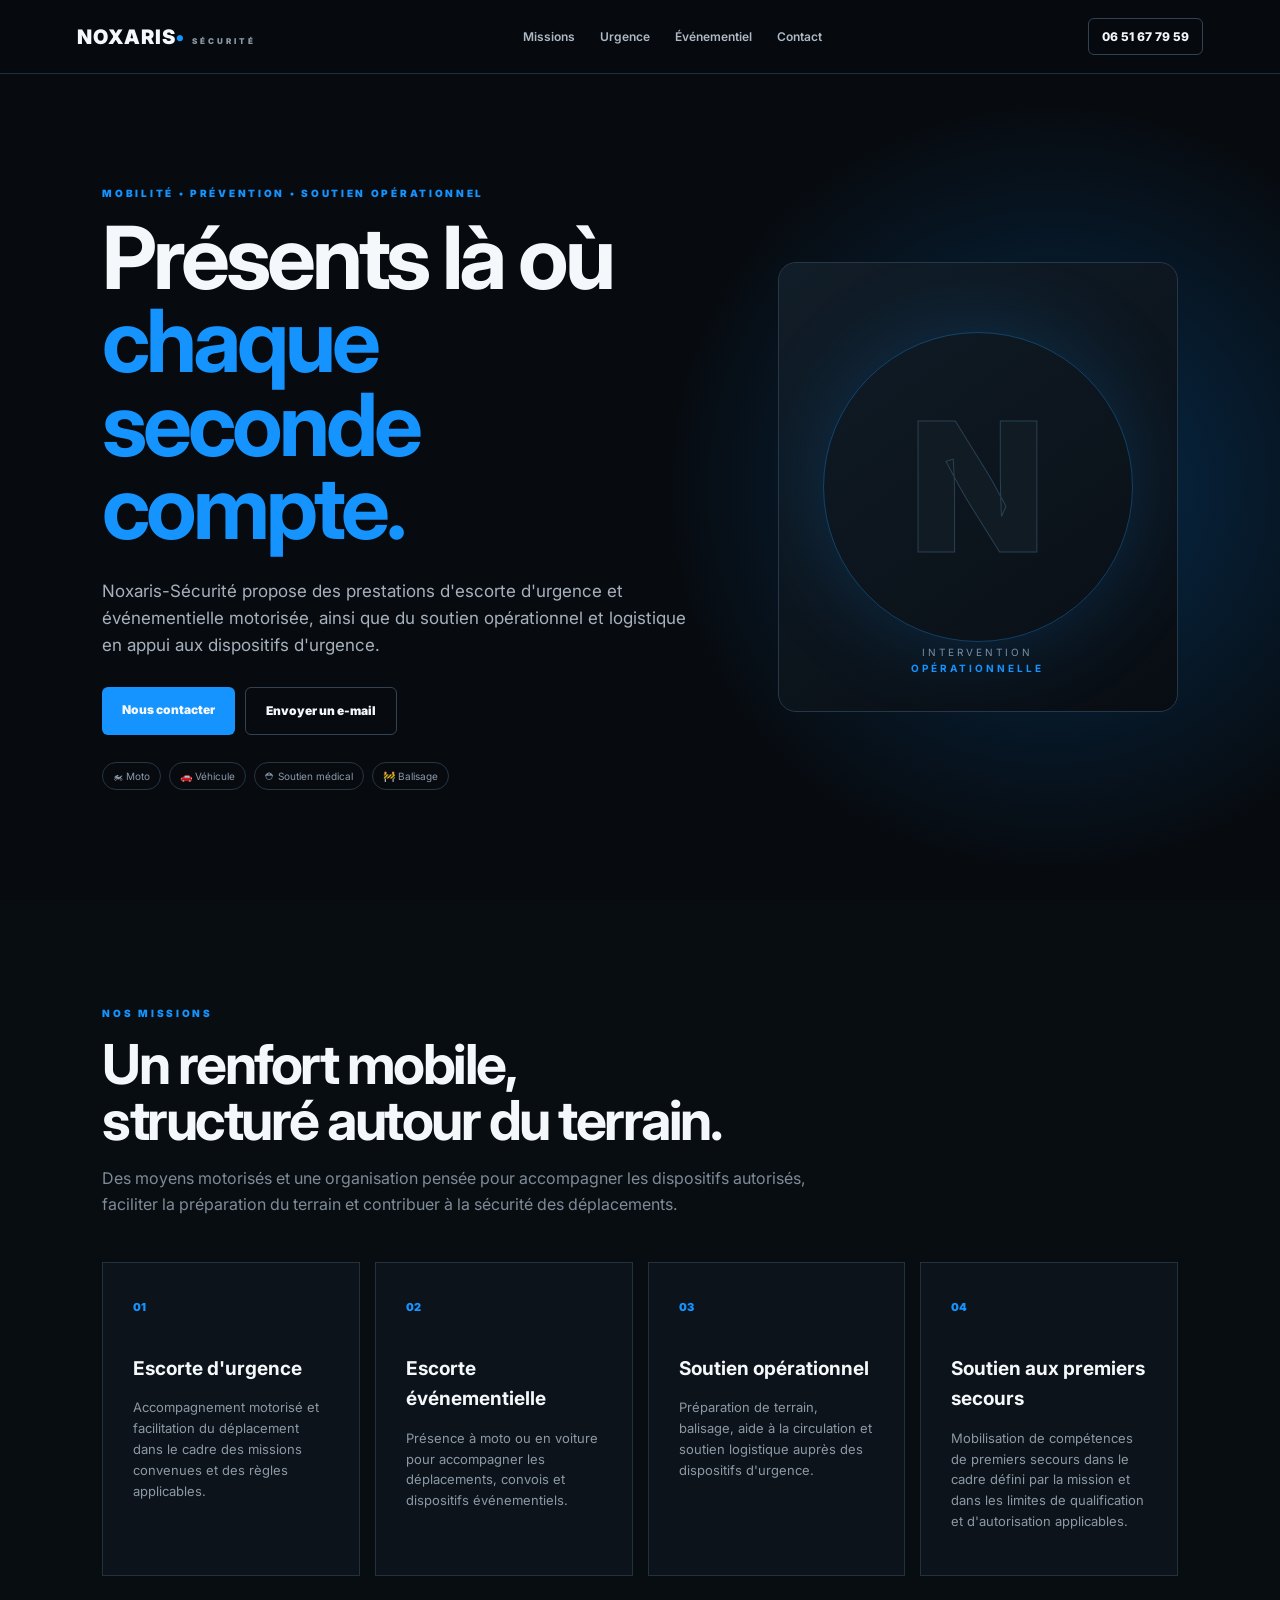
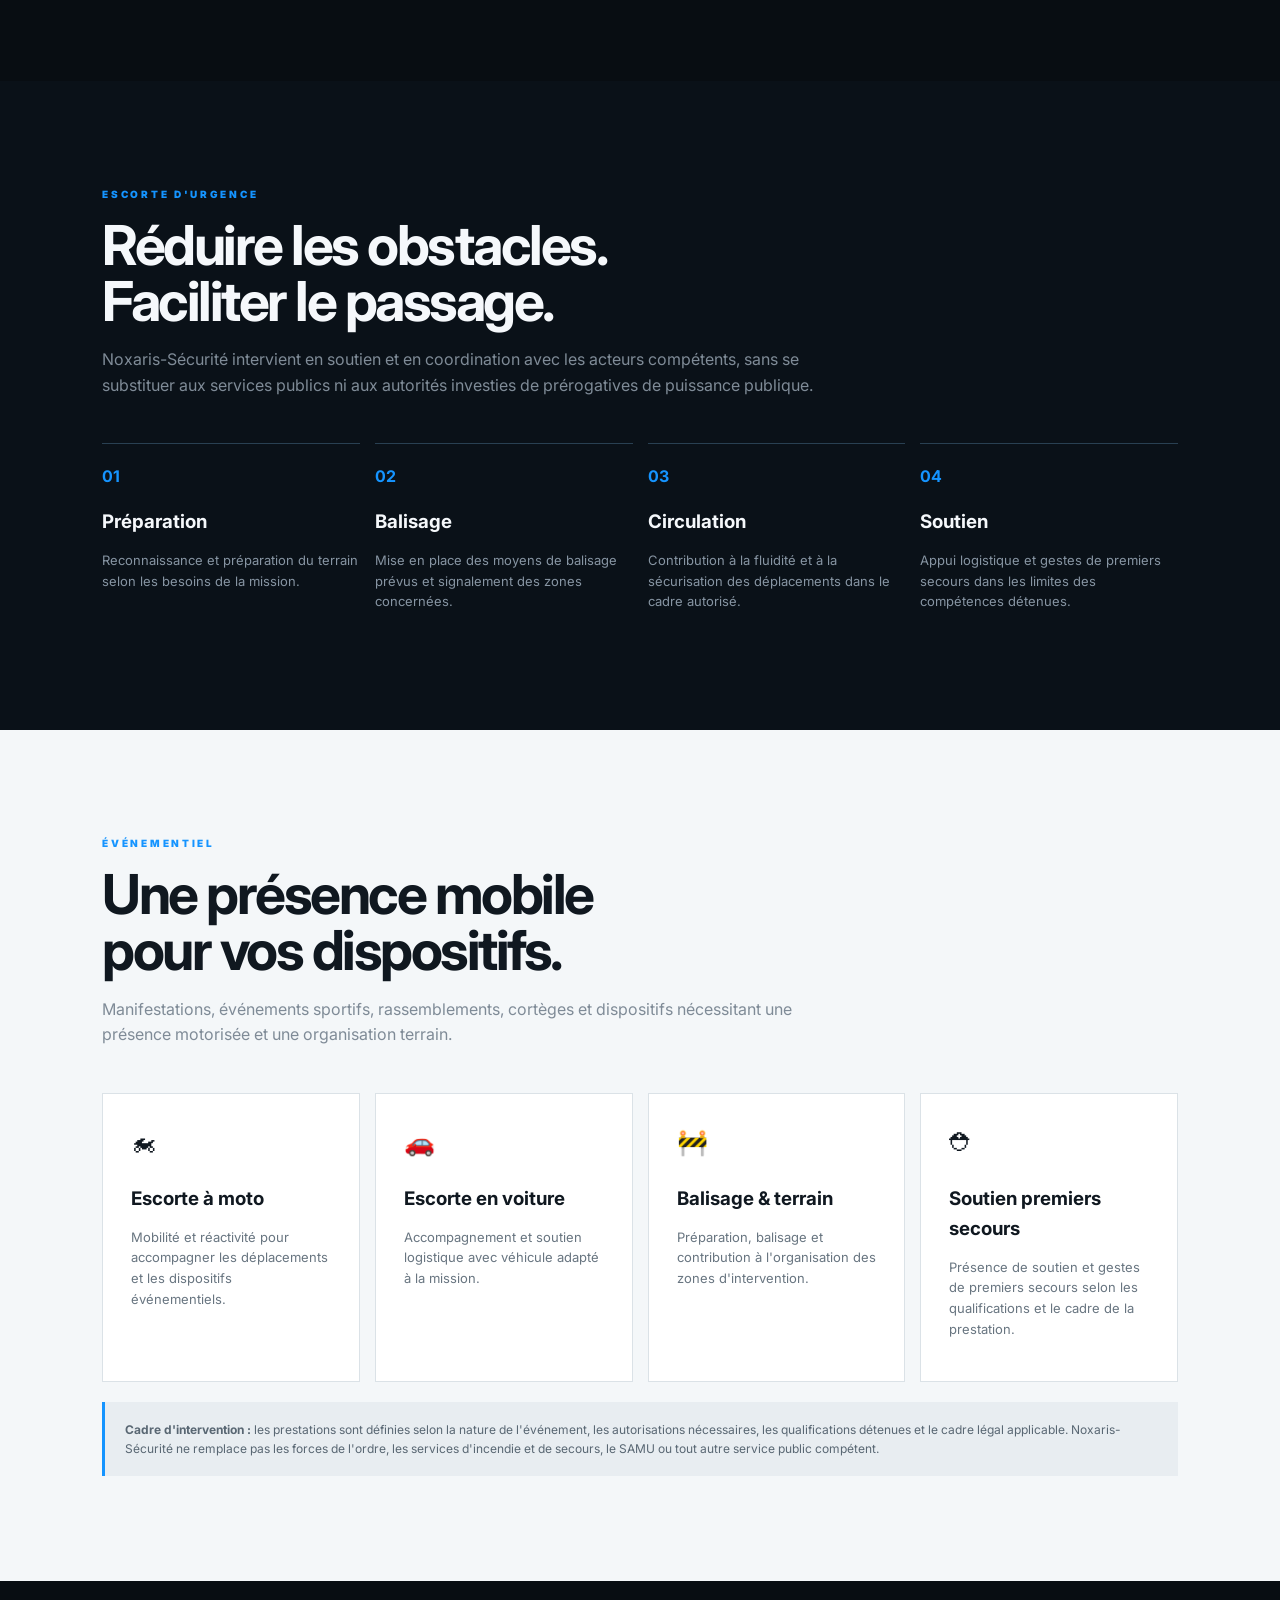
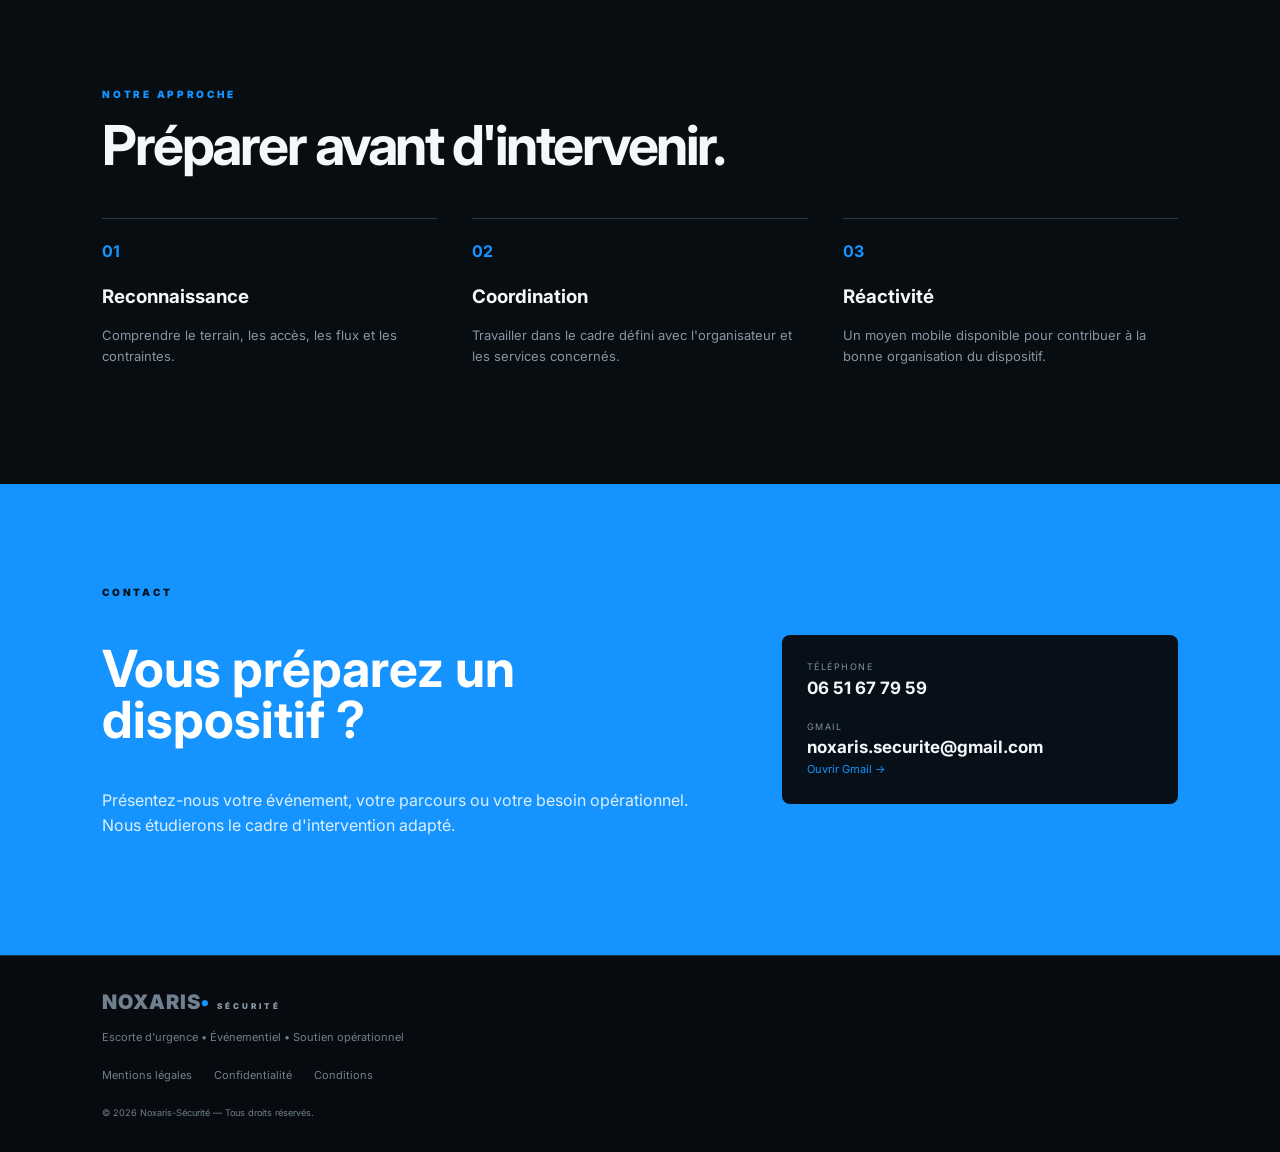
==== index.html @ afdba6a2 "Add files via upload" ====
<!doctype html>
<html lang="fr"><head>
<meta charset="utf-8"><meta name="viewport" content="width=device-width,initial-scale=1">
<meta name="description" content="Noxaris-Sécurité — escorte d'urgence, escorte événementielle motorisée et soutien opérationnel aux services d'urgence.">
<title>Noxaris-Sécurité | Escorte & soutien opérationnel</title>
<link rel="stylesheet" href="style.css">
</head><body>
<header><a class="brand" href="index.html">NOXARIS<span>•</span><small>SÉCURITÉ</small></a>
<nav><a href="#missions">Missions</a><a href="#urgence">Urgence</a><a href="#evenementiel">Événementiel</a><a href="#contact">Contact</a></nav>
<a class="phone" href="tel:0651677959">06 51 67 79 59</a></header>

<main>
<section class="hero">
<div><p class="eyebrow">MOBILITÉ • PRÉVENTION • SOUTIEN OPÉRATIONNEL</p>
<h1>Présents là où<br><strong>chaque seconde compte.</strong></h1>
<p class="lead">Noxaris-Sécurité propose des prestations d'escorte d'urgence et événementielle motorisée, ainsi que du soutien opérationnel et logistique en appui aux dispositifs d'urgence.</p>
<div class="buttons"><a class="btn primary" href="#contact">Nous contacter</a><a class="btn outline" href="mailto:noxaris.securite@gmail.com">Envoyer un e-mail</a></div>
<div class="badges"><span>🏍 Moto</span><span>🚗 Véhicule</span><span>⛑ Soutien médical</span><span>🚧 Balisage</span></div>
</div>
<div class="visual"><div class="ring"></div><div class="n">N</div><div class="label">INTERVENTION<br><b>OPÉRATIONNELLE</b></div></div>
</section>

<section id="missions" class="section"><div class="intro"><p class="eyebrow">NOS MISSIONS</p><h2>Un renfort mobile,<br>structuré autour du terrain.</h2><p>Des moyens motorisés et une organisation pensée pour accompagner les dispositifs autorisés, faciliter la préparation du terrain et contribuer à la sécurité des déplacements.</p></div>
<div class="cards">
<article><i>01</i><h3>Escorte d'urgence</h3><p>Accompagnement motorisé et facilitation du déplacement dans le cadre des missions convenues et des règles applicables.</p></article>
<article><i>02</i><h3>Escorte événementielle</h3><p>Présence à moto ou en voiture pour accompagner les déplacements, convois et dispositifs événementiels.</p></article>
<article><i>03</i><h3>Soutien opérationnel</h3><p>Préparation de terrain, balisage, aide à la circulation et soutien logistique auprès des dispositifs d'urgence.</p></article>
<article><i>04</i><h3>Soutien aux premiers secours</h3><p>Mobilisation de compétences de premiers secours dans le cadre défini par la mission et dans les limites de qualification et d'autorisation applicables.</p></article>
</div></section>

<section id="urgence" class="dark"><div class="intro"><p class="eyebrow">ESCORTE D'URGENCE</p><h2>Réduire les obstacles.<br>Faciliter le passage.</h2><p>Noxaris-Sécurité intervient en soutien et en coordination avec les acteurs compétents, sans se substituer aux services publics ni aux autorités investies de prérogatives de puissance publique.</p></div>
<div class="timeline">
<div><b>01</b><h3>Préparation</h3><p>Reconnaissance et préparation du terrain selon les besoins de la mission.</p></div>
<div><b>02</b><h3>Balisage</h3><p>Mise en place des moyens de balisage prévus et signalement des zones concernées.</p></div>
<div><b>03</b><h3>Circulation</h3><p>Contribution à la fluidité et à la sécurisation des déplacements dans le cadre autorisé.</p></div>
<div><b>04</b><h3>Soutien</h3><p>Appui logistique et gestes de premiers secours dans les limites des compétences détenues.</p></div>
</div></section>

<section id="evenementiel" class="section light"><div class="intro"><p class="eyebrow">ÉVÉNEMENTIEL</p><h2>Une présence mobile<br>pour vos dispositifs.</h2><p>Manifestations, événements sportifs, rassemblements, cortèges et dispositifs nécessitant une présence motorisée et une organisation terrain.</p></div>
<div class="event-grid"><div><span>🏍</span><h3>Escorte à moto</h3><p>Mobilité et réactivité pour accompagner les déplacements et les dispositifs événementiels.</p></div>
<div><span>🚗</span><h3>Escorte en voiture</h3><p>Accompagnement et soutien logistique avec véhicule adapté à la mission.</p></div>
<div><span>🚧</span><h3>Balisage & terrain</h3><p>Préparation, balisage et contribution à l'organisation des zones d'intervention.</p></div>
<div><span>⛑</span><h3>Soutien premiers secours</h3><p>Présence de soutien et gestes de premiers secours selon les qualifications et le cadre de la prestation.</p></div></div>
<div class="legal-note"><b>Cadre d'intervention :</b> les prestations sont définies selon la nature de l'événement, les autorisations nécessaires, les qualifications détenues et le cadre légal applicable. Noxaris-Sécurité ne remplace pas les forces de l'ordre, les services d'incendie et de secours, le SAMU ou tout autre service public compétent.</div></section>

<section class="section"><div class="intro"><p class="eyebrow">NOTRE APPROCHE</p><h2>Préparer avant d'intervenir.</h2></div>
<div class="three"><div><b>01</b><h3>Reconnaissance</h3><p>Comprendre le terrain, les accès, les flux et les contraintes.</p></div><div><b>02</b><h3>Coordination</h3><p>Travailler dans le cadre défini avec l'organisateur et les services concernés.</p></div><div><b>03</b><h3>Réactivité</h3><p>Un moyen mobile disponible pour contribuer à la bonne organisation du dispositif.</p></div></div></section>

<section id="contact" class="contact"><div><p class="eyebrow">CONTACT</p><h2>Vous préparez un dispositif ?</h2><p>Présentez-nous votre événement, votre parcours ou votre besoin opérationnel. Nous étudierons le cadre d'intervention adapté.</p></div>
<div class="contactbox"><a href="tel:0651677959"><small>TÉLÉPHONE</small><strong>06 51 67 79 59</strong></a>
<a href="https://mail.google.com/mail/?view=cm&fs=1&to=noxaris.securite@gmail.com" target="_blank"><small>GMAIL</small><strong>noxaris.securite@gmail.com</strong><em>Ouvrir Gmail →</em></a></div></section>
</main>
<footer><div class="brand">NOXARIS<span>•</span><small>SÉCURITÉ</small></div><p>Escorte d'urgence • Événementiel • Soutien opérationnel</p><div class="links"><a href="mentions-legales.html">Mentions légales</a><a href="confidentialite.html">Confidentialité</a><a href="cgu.html">Conditions</a></div><small>© 2026 Noxaris-Sécurité — Tous droits réservés.</small></footer>
</body></html>
---- style.css ----
@import url("https://fonts.googleapis.com/css2?family=Inter:wght@400;500;600;700;800;900&display=swap");:root{--blue:#1594ff;--bg:#070b10;--panel:#0d141c;--line:#20303f;--muted:#8c9aaa}*{box-sizing:border-box}html{scroll-behavior:smooth}body{margin:0;background:var(--bg);color:#f5f8fb;font-family:Inter,Arial,sans-serif;line-height:1.6}a{color:inherit;text-decoration:none}header{height:74px;padding:0 6%;display:flex;align-items:center;justify-content:space-between;gap:25px;border-bottom:1px solid var(--line);position:sticky;top:0;z-index:20;background:rgba(7,11,16,.95);backdrop-filter:blur(12px)}.brand{font-size:20px;font-weight:900;letter-spacing:1px}.brand span{color:var(--blue)}.brand small{font-size:8px;letter-spacing:3px;color:#8b98a5;margin-left:7px}nav{display:flex;gap:25px;font-size:12px;color:#aeb9c4;font-weight:600}nav a:hover{color:#fff}.phone{border:1px solid #314353;padding:8px 13px;border-radius:6px;font-size:12px;font-weight:800}.hero{min-height:calc(100vh - 74px);padding:8% 8%;display:grid;grid-template-columns:1.2fr .8fr;gap:7%;align-items:center;background:radial-gradient(circle at 82% 50%,#062b4b,transparent 34%),#070b10}.eyebrow{font-size:10px;letter-spacing:2.7px;font-weight:900;color:var(--blue);margin:0 0 15px}.hero h1{font-size:clamp(48px,6.8vw,88px);line-height:.96;letter-spacing:-4px;margin:0}.hero h1 strong{color:var(--blue)}.lead{max-width:720px;color:#a7b1bc;font-size:17px;margin:28px 0}.buttons{display:flex;gap:10px;flex-wrap:wrap}.btn{padding:13px 20px;border-radius:6px;font-size:12px;font-weight:900}.primary{background:var(--blue)}.outline{border:1px solid #314353}.badges{display:flex;flex-wrap:wrap;gap:8px;margin-top:27px}.badges span{border:1px solid #253542;border-radius:99px;padding:5px 10px;color:#8c9aaa;font-size:10px}.visual{height:450px;border:1px solid #263747;border-radius:18px;background:linear-gradient(145deg,#111d28,#080d13);position:relative;display:flex;align-items:center;justify-content:center;overflow:hidden}.ring{position:absolute;width:310px;height:310px;border:1px solid #1c9bff55;border-radius:50%;box-shadow:0 0 90px #1594ff33}.n{font-size:180px;font-weight:900;color:#111b24;-webkit-text-stroke:1px #294154;z-index:2}.label{position:absolute;bottom:35px;text-align:center;font-size:10px;letter-spacing:3px;color:#7890a4}.label b{color:var(--blue)}.section,.dark{padding:105px 8%}.section{background:#080d12}.light{background:#f4f7f9;color:#101820}.intro{max-width:820px;margin-bottom:45px}.intro h2{font-size:clamp(34px,4.3vw,56px);line-height:1.02;letter-spacing:-2.5px;margin:0 0 18px}.intro>p:last-child{color:#7f8b97;max-width:750px}.cards{display:grid;grid-template-columns:repeat(4,1fr);gap:15px}.cards article{border:1px solid #23313d;background:#0c131a;padding:30px;min-height:245px}.cards i{font-style:normal;color:var(--blue);font-weight:900;font-size:11px}.cards h3{margin:35px 0 10px;font-size:19px}.cards p{color:#8c99a5;font-size:13px}.dark{background:#0a1118}.timeline{display:grid;grid-template-columns:repeat(4,1fr);gap:15px}.timeline div{border-top:1px solid #294052;padding-top:20px}.timeline b,.three>b{color:var(--blue)}.timeline h3{margin:17px 0 7px}.timeline p{color:#8795a3;font-size:13px}.event-grid{display:grid;grid-template-columns:repeat(4,1fr);gap:15px}.event-grid div{background:#fff;border:1px solid #dbe2e7;padding:28px;min-height:190px}.event-grid span{font-size:25px}.event-grid h3{margin:22px 0 6px}.event-grid p{font-size:13px;color:#687580}.legal-note{margin-top:20px;padding:18px 20px;background:#e8edf1;border-left:3px solid var(--blue);font-size:12px;color:#596773}.three{display:grid;grid-template-columns:repeat(3,1fr);gap:35px}.three div{border-top:1px solid #2b3945;padding-top:20px}.three div>b{color:var(--blue)}.three h3{margin:17px 0 5px}.three p{color:#8795a3;font-size:13px}.contact{padding:100px 8%;background:var(--blue);display:grid;grid-template-columns:1.2fr .8fr;gap:8%;align-items:center}.contact .eyebrow{color:#06111b}.contact h2{font-size:clamp(35px,4vw,55px);line-height:1;color:#fff}.contact>div:first-child>p:last-child{color:#dcefff}.contactbox{background:#071018;padding:25px;border-radius:8px;display:grid;gap:18px}.contactbox a{display:flex;flex-direction:column}.contactbox small{font-size:9px;letter-spacing:1.5px;color:#8292a0}.contactbox strong{font-size:17px}.contactbox em{font-style:normal;color:var(--blue);font-size:11px}footer{padding:30px 8%;border-top:1px solid #20303f;color:#71808e;font-size:11px}.links{display:flex;gap:22px;flex-wrap:wrap;margin:20px 0}.links a:hover,.legal a:hover{color:var(--blue)}.legal{max-width:900px;margin:auto;padding:90px 6%}.legal h1{font-size:clamp(40px,6vw,65px);line-height:1;letter-spacing:-3px;margin:0 0 50px}.legal section{border-top:1px solid #23313d;padding:28px 0}.legal h2{font-size:22px}.legal p{color:#9ba8b4;font-size:14px}.legal b{color:#edf2f6}.back{display:inline-block;margin-top:25px;color:var(--blue);font-weight:800}@media(max-width:900px){nav{display:none}.hero,.contact{grid-template-columns:1fr}.hero{padding:70px 6%}.visual{height:300px}.cards,.timeline,.event-grid,.three{grid-template-columns:1fr}.section,.dark{padding:75px 6%}.contact{padding:75px 6%}.hero h1{letter-spacing:-2.5px}}
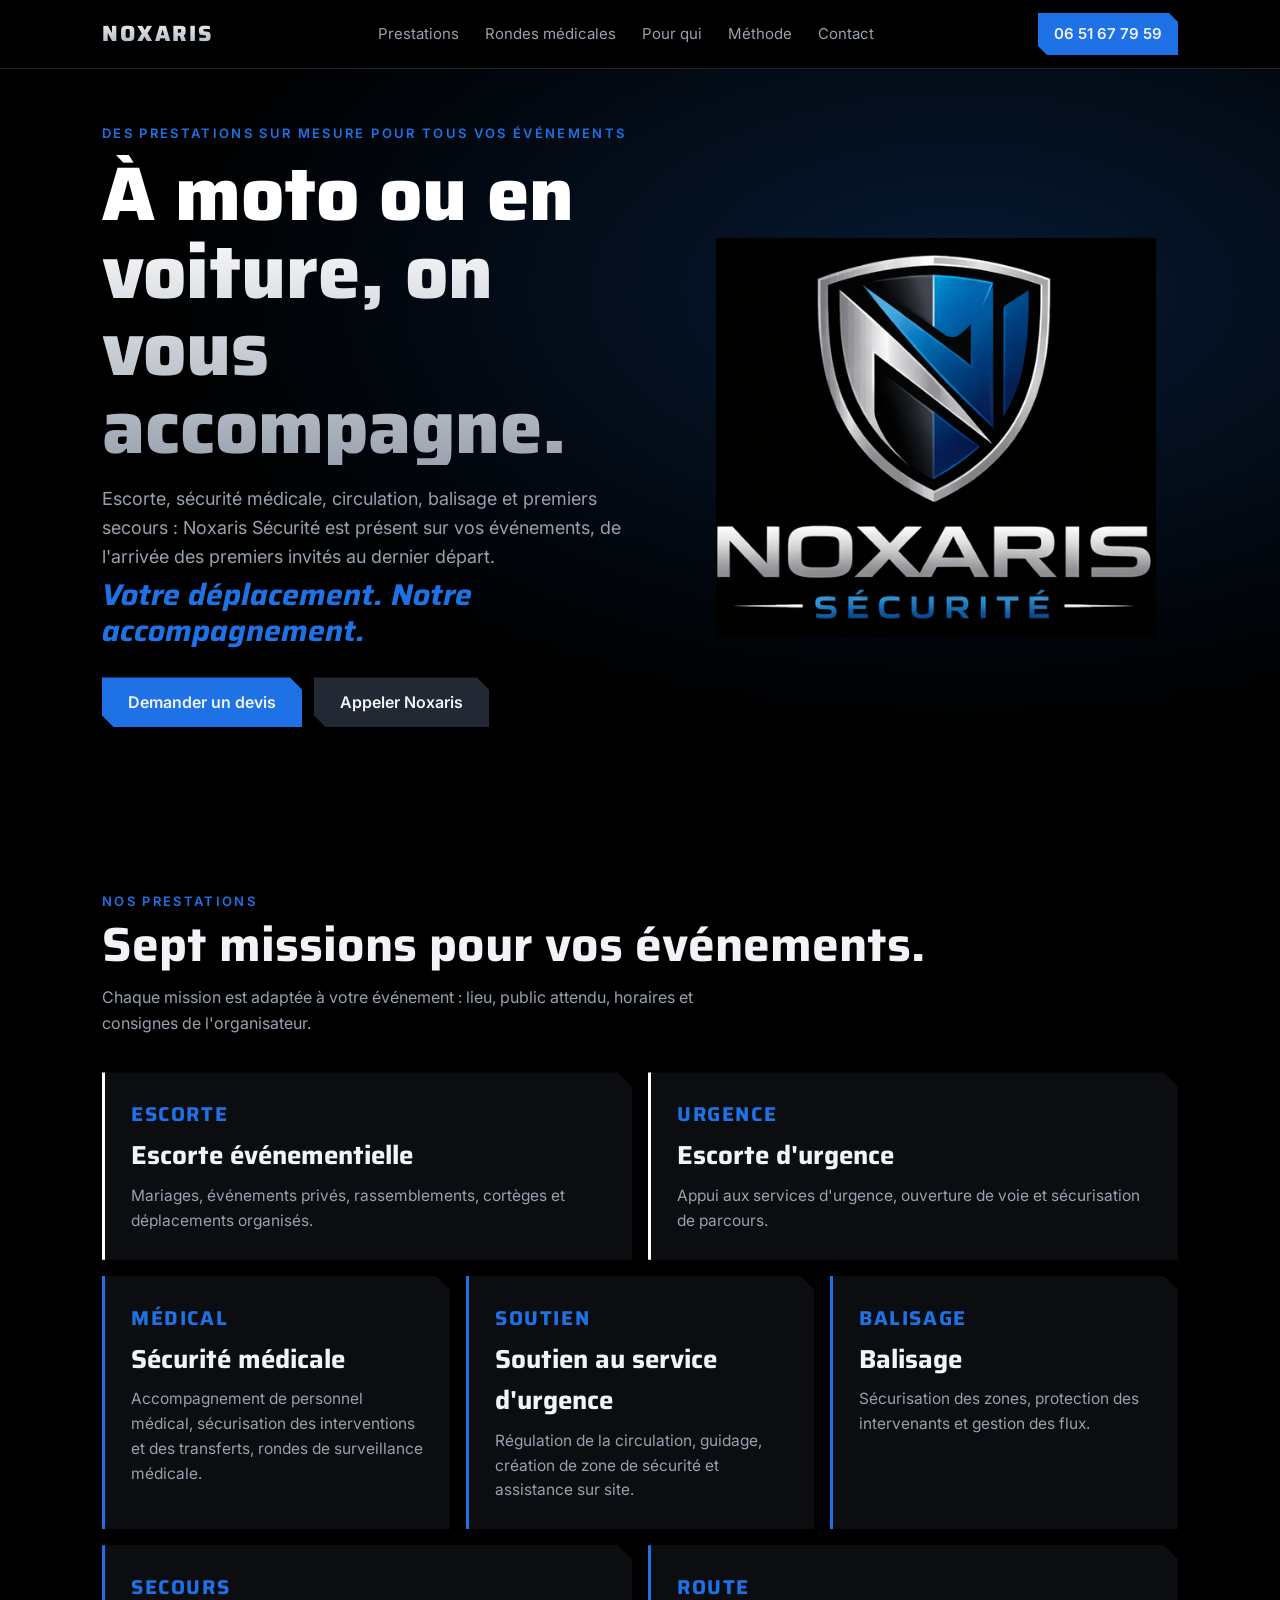
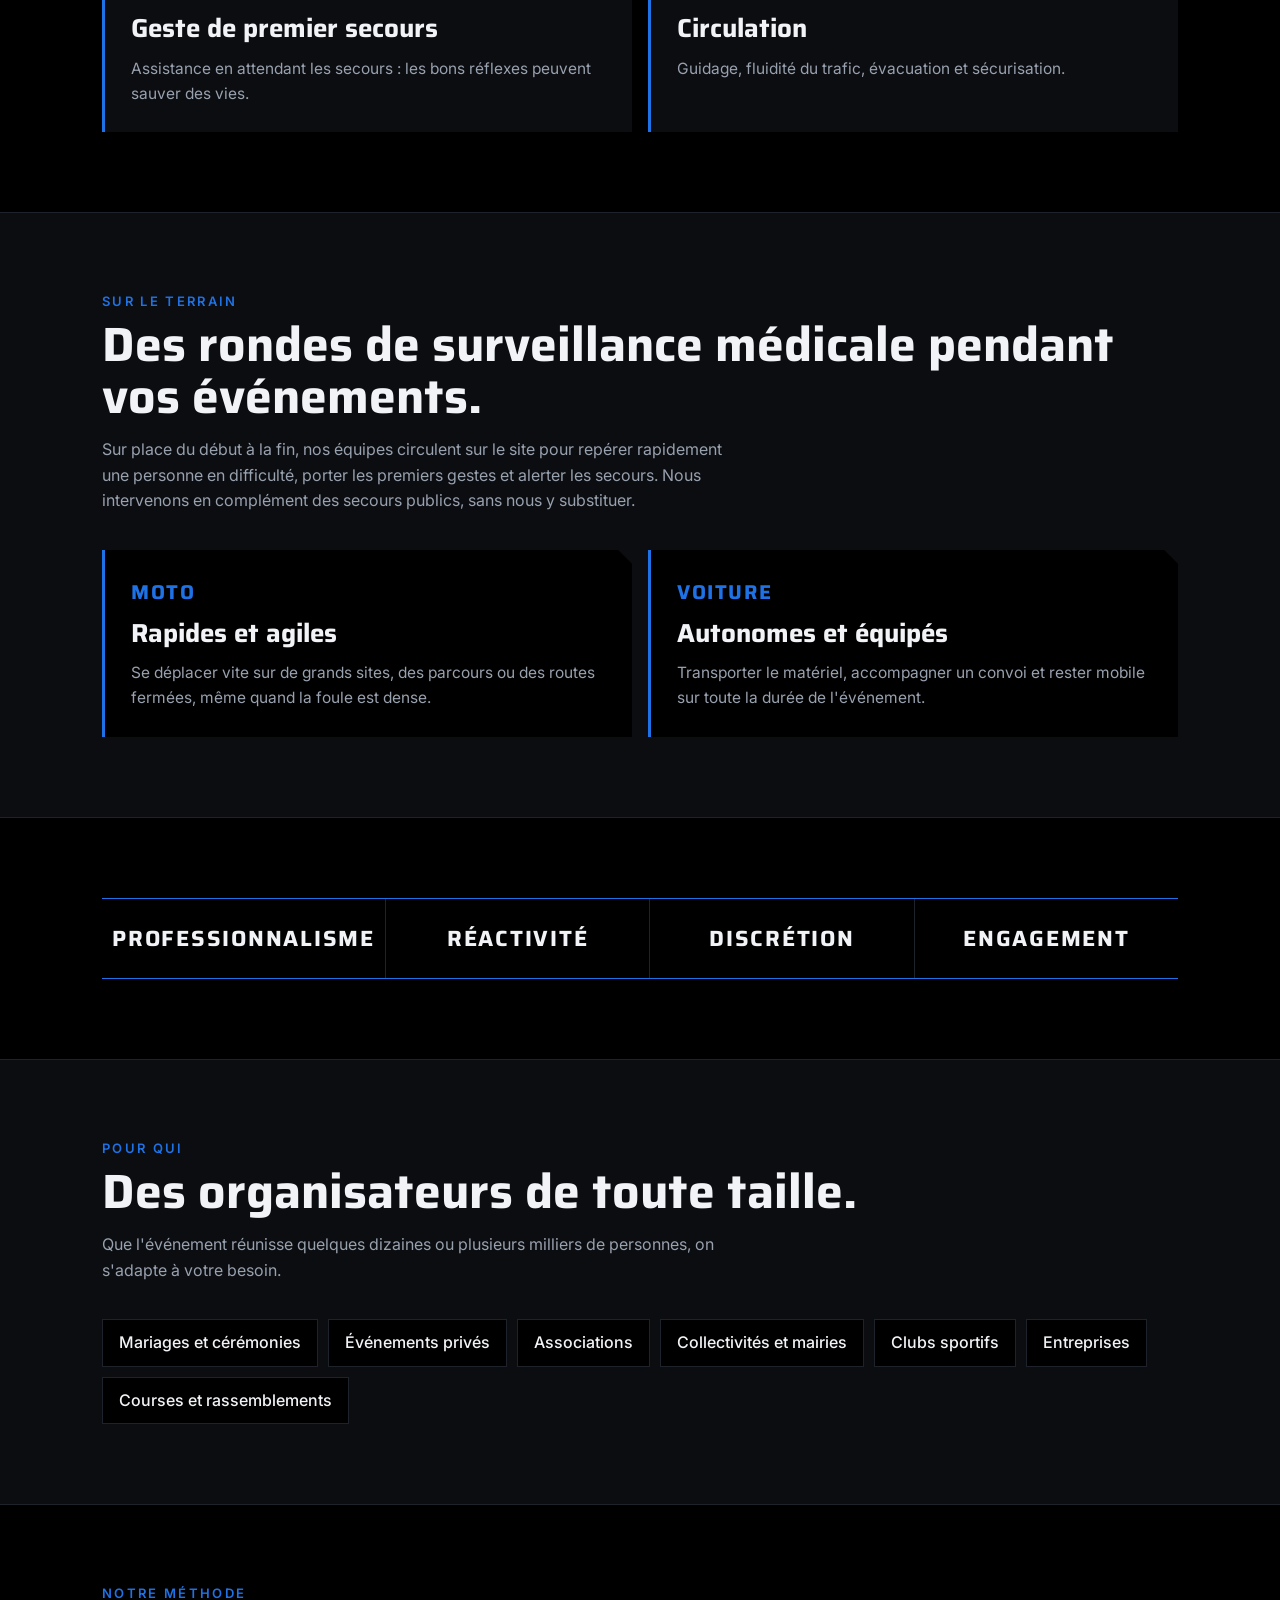
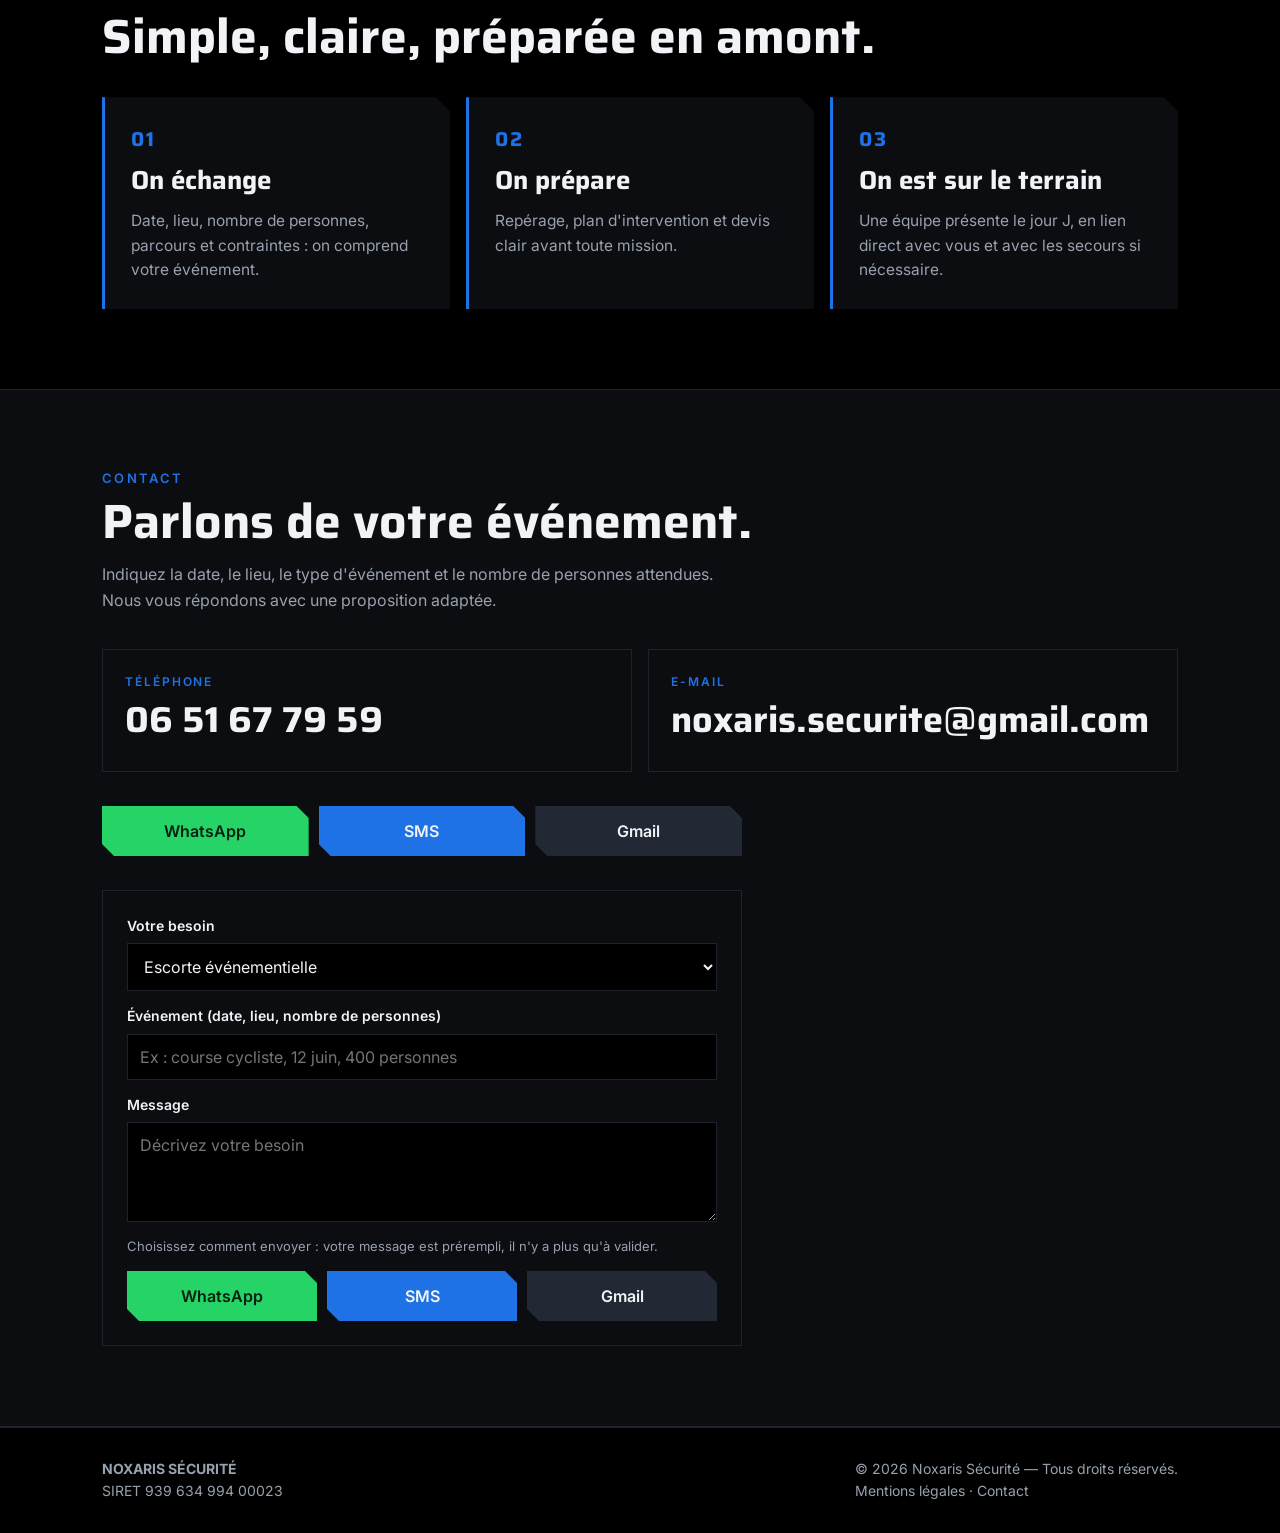
==== commit e789b33a: "Add files via upload" ====
--- a/index.html
+++ b/index.html
@@ -1,54 +1,301 @@
-<!doctype html>
-<html lang="fr"><head>
-<meta charset="utf-8"><meta name="viewport" content="width=device-width,initial-scale=1">
-<meta name="description" content="Noxaris-Sécurité — escorte d'urgence, escorte événementielle motorisée et soutien opérationnel aux services d'urgence.">
-<title>Noxaris-Sécurité | Escorte & soutien opérationnel</title>
-<link rel="stylesheet" href="style.css">
-</head><body>
-<header><a class="brand" href="index.html">NOXARIS<span>•</span><small>SÉCURITÉ</small></a>
-<nav><a href="#missions">Missions</a><a href="#urgence">Urgence</a><a href="#evenementiel">Événementiel</a><a href="#contact">Contact</a></nav>
-<a class="phone" href="tel:0651677959">06 51 67 79 59</a></header>
-
-<main>
-<section class="hero">
-<div><p class="eyebrow">MOBILITÉ • PRÉVENTION • SOUTIEN OPÉRATIONNEL</p>
-<h1>Présents là où<br><strong>chaque seconde compte.</strong></h1>
-<p class="lead">Noxaris-Sécurité propose des prestations d'escorte d'urgence et événementielle motorisée, ainsi que du soutien opérationnel et logistique en appui aux dispositifs d'urgence.</p>
-<div class="buttons"><a class="btn primary" href="#contact">Nous contacter</a><a class="btn outline" href="mailto:noxaris.securite@gmail.com">Envoyer un e-mail</a></div>
-<div class="badges"><span>🏍 Moto</span><span>🚗 Véhicule</span><span>⛑ Soutien médical</span><span>🚧 Balisage</span></div>
-</div>
-<div class="visual"><div class="ring"></div><div class="n">N</div><div class="label">INTERVENTION<br><b>OPÉRATIONNELLE</b></div></div>
-</section>
-
-<section id="missions" class="section"><div class="intro"><p class="eyebrow">NOS MISSIONS</p><h2>Un renfort mobile,<br>structuré autour du terrain.</h2><p>Des moyens motorisés et une organisation pensée pour accompagner les dispositifs autorisés, faciliter la préparation du terrain et contribuer à la sécurité des déplacements.</p></div>
-<div class="cards">
-<article><i>01</i><h3>Escorte d'urgence</h3><p>Accompagnement motorisé et facilitation du déplacement dans le cadre des missions convenues et des règles applicables.</p></article>
-<article><i>02</i><h3>Escorte événementielle</h3><p>Présence à moto ou en voiture pour accompagner les déplacements, convois et dispositifs événementiels.</p></article>
-<article><i>03</i><h3>Soutien opérationnel</h3><p>Préparation de terrain, balisage, aide à la circulation et soutien logistique auprès des dispositifs d'urgence.</p></article>
-<article><i>04</i><h3>Soutien aux premiers secours</h3><p>Mobilisation de compétences de premiers secours dans le cadre défini par la mission et dans les limites de qualification et d'autorisation applicables.</p></article>
-</div></section>
-
-<section id="urgence" class="dark"><div class="intro"><p class="eyebrow">ESCORTE D'URGENCE</p><h2>Réduire les obstacles.<br>Faciliter le passage.</h2><p>Noxaris-Sécurité intervient en soutien et en coordination avec les acteurs compétents, sans se substituer aux services publics ni aux autorités investies de prérogatives de puissance publique.</p></div>
-<div class="timeline">
-<div><b>01</b><h3>Préparation</h3><p>Reconnaissance et préparation du terrain selon les besoins de la mission.</p></div>
-<div><b>02</b><h3>Balisage</h3><p>Mise en place des moyens de balisage prévus et signalement des zones concernées.</p></div>
-<div><b>03</b><h3>Circulation</h3><p>Contribution à la fluidité et à la sécurisation des déplacements dans le cadre autorisé.</p></div>
-<div><b>04</b><h3>Soutien</h3><p>Appui logistique et gestes de premiers secours dans les limites des compétences détenues.</p></div>
-</div></section>
-
-<section id="evenementiel" class="section light"><div class="intro"><p class="eyebrow">ÉVÉNEMENTIEL</p><h2>Une présence mobile<br>pour vos dispositifs.</h2><p>Manifestations, événements sportifs, rassemblements, cortèges et dispositifs nécessitant une présence motorisée et une organisation terrain.</p></div>
-<div class="event-grid"><div><span>🏍</span><h3>Escorte à moto</h3><p>Mobilité et réactivité pour accompagner les déplacements et les dispositifs événementiels.</p></div>
-<div><span>🚗</span><h3>Escorte en voiture</h3><p>Accompagnement et soutien logistique avec véhicule adapté à la mission.</p></div>
-<div><span>🚧</span><h3>Balisage & terrain</h3><p>Préparation, balisage et contribution à l'organisation des zones d'intervention.</p></div>
-<div><span>⛑</span><h3>Soutien premiers secours</h3><p>Présence de soutien et gestes de premiers secours selon les qualifications et le cadre de la prestation.</p></div></div>
-<div class="legal-note"><b>Cadre d'intervention :</b> les prestations sont définies selon la nature de l'événement, les autorisations nécessaires, les qualifications détenues et le cadre légal applicable. Noxaris-Sécurité ne remplace pas les forces de l'ordre, les services d'incendie et de secours, le SAMU ou tout autre service public compétent.</div></section>
-
-<section class="section"><div class="intro"><p class="eyebrow">NOTRE APPROCHE</p><h2>Préparer avant d'intervenir.</h2></div>
-<div class="three"><div><b>01</b><h3>Reconnaissance</h3><p>Comprendre le terrain, les accès, les flux et les contraintes.</p></div><div><b>02</b><h3>Coordination</h3><p>Travailler dans le cadre défini avec l'organisateur et les services concernés.</p></div><div><b>03</b><h3>Réactivité</h3><p>Un moyen mobile disponible pour contribuer à la bonne organisation du dispositif.</p></div></div></section>
-
-<section id="contact" class="contact"><div><p class="eyebrow">CONTACT</p><h2>Vous préparez un dispositif ?</h2><p>Présentez-nous votre événement, votre parcours ou votre besoin opérationnel. Nous étudierons le cadre d'intervention adapté.</p></div>
-<div class="contactbox"><a href="tel:0651677959"><small>TÉLÉPHONE</small><strong>06 51 67 79 59</strong></a>
-<a href="https://mail.google.com/mail/?view=cm&fs=1&to=noxaris.securite@gmail.com" target="_blank"><small>GMAIL</small><strong>noxaris.securite@gmail.com</strong><em>Ouvrir Gmail →</em></a></div></section>
+<!DOCTYPE html>
+<html lang="fr">
+<head>
+<meta charset="utf-8">
+<meta name="viewport" content="width=device-width, initial-scale=1">
+<title>Noxaris Sécurité — Escorte, sécurité médicale et support événementiel</title>
+<meta name="description" content="Noxaris Sécurité : escorte événementielle et d'urgence, sécurité médicale événementielle, circulation, préparation terrain et gestes de premier secours. Appelez le 06 51 67 79 59.">
+<link rel="icon" type="image/png" href="[data-uri]">
+<link rel="preconnect" href="https://fonts.googleapis.com">
+<link rel="preconnect" href="https://fonts.gstatic.com" crossorigin>
+<link href="https://fonts.googleapis.com/css2?family=Inter:wght@400;500;600&family=Saira:wght@600;700;800&display=swap" rel="stylesheet">
+<style>
+:root{
+  --bg:#000; --panel:#0B0D11; --line:#1E232B; --text:#F1F3F6; --muted:#98A1AE;
+  --blue:#1F72E6; --blue-d:#1559B8; --silver:#C9CED6; --wa:#25D366;
+  --display:'Saira','Arial Narrow',sans-serif; --body:'Inter',system-ui,-apple-system,'Segoe UI',sans-serif;
+  --cut:14px;
+}
+*{box-sizing:border-box;margin:0}
+html{scroll-behavior:smooth;scroll-padding-top:76px}
+body{font-family:var(--body);background:var(--bg);color:var(--text);line-height:1.6;padding-bottom:68px}
+a{color:inherit}
+:focus-visible{outline:3px solid #fff;outline-offset:3px}
+.wrap{max-width:1120px;margin:0 auto;padding:0 22px}
+section{padding:80px 0}
+
+nav.top{position:sticky;top:0;z-index:20;background:rgba(0,0,0,.92);backdrop-filter:blur(8px);border-bottom:1px solid var(--line)}
+nav.top .wrap{display:flex;align-items:center;justify-content:space-between;height:68px}
+.brand{display:flex;align-items:center;gap:12px;text-decoration:none}
+.brand img{height:42px;width:auto;display:block}
+.brand span{font-family:var(--display);font-weight:800;font-size:22px;letter-spacing:.1em;background:linear-gradient(#fff,#9aa3b0);-webkit-background-clip:text;background-clip:text;color:transparent}
+nav.top ul{display:none;list-style:none;padding:0;gap:26px}
+nav.top ul a{text-decoration:none;color:var(--muted);font-size:15px}
+nav.top ul a:hover{color:var(--text)}
+.navtel{font-weight:600;text-decoration:none;font-size:15px;background:var(--blue);padding:9px 16px;clip-path:polygon(0 0,calc(100% - 9px) 0,100% 9px,100% 100%,9px 100%,0 calc(100% - 9px))}
+@media(min-width:900px){nav.top ul{display:flex}}
+@media(max-width:420px){.brand span{font-size:18px}}
+
+.btn{display:inline-block;font:600 16px var(--body);padding:15px 26px;text-decoration:none;border:0;cursor:pointer;color:var(--text);text-align:center;background:#1a1f27;clip-path:polygon(0 0,calc(100% - 12px) 0,100% 12px,100% 100%,12px 100%,0 calc(100% - 12px))}
+.btn.primary{background:var(--blue)}
+.btn.primary:hover{background:#fff;color:#000}
+.btn.ghost{background:#222934}
+.btn.ghost:hover{background:var(--silver);color:#000}
+.btn.wa{background:var(--wa);color:#04210e}
+.btn.wa:hover{background:#fff}
+
+.hero{padding:56px 0 64px;background:radial-gradient(ellipse at 75% 30%,rgba(31,114,230,.22),transparent 60%)}
+.hero .wrap{display:grid;gap:36px;align-items:center}
+.eyebrow{font:600 13px var(--body);letter-spacing:.18em;color:var(--blue)}
+h1{font-family:var(--display);font-weight:800;font-size:clamp(40px,8.5vw,76px);line-height:1.02;margin:14px 0 20px;background:linear-gradient(180deg,#fff 20%,#9aa3b0);-webkit-background-clip:text;background-clip:text;color:transparent}
+.lead{color:var(--muted);font-size:18px;max-width:34em}
+.cta{display:flex;flex-wrap:wrap;gap:12px;margin:28px 0 22px}
+.checks{display:flex;flex-wrap:wrap;gap:8px 22px;color:var(--muted);font-size:15px}
+.checks span::before{content:"✓ ";color:var(--blue)}
+.heroLogo{width:230px;max-width:60%;height:auto;display:block;margin-bottom:22px}
+.heroBig{width:100%;max-width:440px;height:auto;margin:0 auto;display:block}
+.heroPhoto{width:100%;height:auto;display:block;border:1px solid var(--line);clip-path:polygon(0 0,calc(100% - 22px) 0,100% 22px,100% 100%,22px 100%,0 calc(100% - 22px))}
+.tagline{font-family:var(--display);font-weight:700;font-style:italic;font-size:clamp(22px,4vw,30px);color:var(--blue);line-height:1.2;margin-top:6px}
+.vals{display:grid;grid-template-columns:repeat(2,1fr);gap:0;border-top:1px solid var(--blue);border-bottom:1px solid var(--blue)}
+.vals div{padding:22px 10px;text-align:center;font-family:var(--display);font-weight:700;font-size:clamp(15px,3.4vw,22px);letter-spacing:.08em;text-transform:uppercase}
+.vals div+div{border-left:1px solid var(--line)}
+.vals div:nth-child(3){border-left:0}
+.vals div:nth-child(n+3){border-top:1px solid var(--line)}
+@media(min-width:800px){.vals{grid-template-columns:repeat(4,1fr)}.vals div:nth-child(3){border-left:1px solid var(--line)}.vals div:nth-child(n+3){border-top:0}}
+.duo{display:grid;gap:16px;margin-top:8px}
+@media(min-width:800px){.duo{grid-template-columns:1fr 1fr}}
+@media(min-width:900px){.hero .wrap{grid-template-columns:1.15fr 1fr}}
+
+.tag{font:600 13px var(--body);letter-spacing:.18em;color:var(--blue)}
+h2{font-family:var(--display);font-weight:700;font-size:clamp(30px,5.2vw,48px);line-height:1.08;margin:10px 0 14px}
+.intro{color:var(--muted);max-width:40em;margin-bottom:36px}
+.cards{display:grid;gap:16px}
+.card{background:var(--panel);padding:26px;border-left:3px solid var(--blue);clip-path:polygon(0 0,calc(100% - var(--cut)) 0,100% var(--cut),100% 100%,0 100%)}
+.card .n{font-family:var(--display);font-weight:700;font-size:20px;color:var(--blue);letter-spacing:.08em}
+.card h3{font-family:var(--display);font-weight:700;font-size:26px;margin:4px 0 8px}
+.card p{color:var(--muted);font-size:15.5px}
+@media(min-width:800px){.cards{grid-template-columns:repeat(3,1fr)}}
+.svcgrid{display:grid;gap:16px}
+@media(min-width:900px){
+  .svcgrid{grid-template-columns:repeat(6,1fr)}
+  .svcgrid .card{grid-column:span 2}
+  .svcgrid .card.w{grid-column:span 3}
+}
+.card.hot{border-left-color:#fff}
+.who{display:flex;flex-wrap:wrap;gap:10px}
+.who span{border:1px solid var(--line);padding:10px 16px;color:var(--text);background:#000;font-weight:500}
+.facts{display:grid;gap:16px;margin-top:16px}
+.fact{border:1px solid var(--line);padding:18px 22px}
+.fact strong{display:block;font-family:var(--display);font-size:21px}
+.fact span{color:var(--muted);font-size:15px}
+@media(min-width:800px){.facts{grid-template-columns:repeat(3,1fr)}}
+.alt{background:var(--panel);border-top:1px solid var(--line);border-bottom:1px solid var(--line)}
+.alt .card{background:#000}
+
+.tiles{display:grid;gap:16px;margin-bottom:34px}
+.tile{display:block;border:1px solid var(--line);padding:22px;text-decoration:none;background:var(--panel)}
+.tile:hover{border-color:var(--blue)}
+.tile small{display:block;color:var(--blue);letter-spacing:.16em;font-weight:600;font-size:12px}
+.tile strong{font-family:var(--display);font-size:clamp(24px,5vw,36px);word-break:break-word}
+@media(min-width:800px){.tiles{grid-template-columns:1fr 1fr}}
+form{display:grid;gap:14px;background:var(--panel);border:1px solid var(--line);padding:24px;max-width:640px}
+label{display:grid;gap:6px;font-weight:600;font-size:14px}
+select,input,textarea{font:400 16px var(--body);padding:12px;background:#000;color:var(--text);border:1px solid var(--line);border-radius:0;width:100%}
+textarea{min-height:100px;resize:vertical}
+.hint{color:var(--muted);font-size:13px}
+.channels{display:grid;gap:10px}
+@media(min-width:520px){.channels{grid-template-columns:repeat(3,1fr)}}
+
+footer{border-top:1px solid var(--line);padding:30px 0;color:var(--muted);font-size:14px}
+footer .wrap{display:flex;flex-wrap:wrap;gap:8px 24px;justify-content:space-between}
+footer a{text-decoration:none}footer a:hover{color:var(--text)}
+
+.callbar{position:fixed;left:0;right:0;bottom:0;display:grid;grid-template-columns:repeat(4,1fr);background:var(--panel);border-top:1px solid var(--line);z-index:30;padding-bottom:env(safe-area-inset-bottom,0)}
+.callbar a{padding:17px 4px;text-align:center;font-weight:600;font-size:14px;text-decoration:none}
+.callbar a:first-child{background:var(--blue)}
+@media(min-width:900px){.callbar{display:none}body{padding-bottom:0}}
+</style>
+</head>
+<body>
+
+<nav class="top" aria-label="Navigation principale">
+  <div class="wrap">
+    <a class="brand" href="#accueil" aria-label="Noxaris Sécurité, accueil"><span>NOXARIS</span></a>
+    <ul>
+      <li><a href="#services">Prestations</a></li>
+      <li><a href="#rondes">Rondes médicales</a></li>
+      <li><a href="#pour-qui">Pour qui</a></li>
+      <li><a href="#methode">Méthode</a></li>
+      <li><a href="#contact">Contact</a></li>
+    </ul>
+    <a class="navtel" href="tel:+33651677959">06 51 67 79 59</a>
+  </div>
+</nav>
+
+<main id="accueil">
+  <div class="hero">
+    <div class="wrap">
+      <div>
+        <p class="eyebrow">DES PRESTATIONS SUR MESURE POUR TOUS VOS ÉVÉNEMENTS</p>
+        <h1>À moto ou en voiture, on vous accompagne.</h1>
+        <p class="lead">Escorte, sécurité médicale, circulation, balisage et premiers secours : Noxaris Sécurité est présent sur vos événements, de l'arrivée des premiers invités au dernier départ.</p>
+        <p class="tagline">Votre déplacement. Notre accompagnement.</p>
+        <div class="cta">
+          <a class="btn primary" href="#contact">Demander un devis</a>
+          <a class="btn ghost" href="tel:+33651677959">Appeler Noxaris</a>
+        </div>
+      </div>
+      <img class="heroBig" src="[data-uri]" alt="Logo Noxaris Sécurité" width="520" height="472">
+    </div>
+  </div>
+
+  <section id="services">
+    <div class="wrap">
+      <p class="tag">NOS PRESTATIONS</p>
+      <h2>Sept missions pour vos événements.</h2>
+      <p class="intro">Chaque mission est adaptée à votre événement : lieu, public attendu, horaires et consignes de l'organisateur.</p>
+      <div class="svcgrid">
+        <article class="card w hot"><span class="n">ESCORTE</span><h3>Escorte événementielle</h3><p>Mariages, événements privés, rassemblements, cortèges et déplacements organisés.</p></article>
+        <article class="card w hot"><span class="n">URGENCE</span><h3>Escorte d'urgence</h3><p>Appui aux services d'urgence, ouverture de voie et sécurisation de parcours.</p></article>
+        <article class="card"><span class="n">MÉDICAL</span><h3>Sécurité médicale</h3><p>Accompagnement de personnel médical, sécurisation des interventions et des transferts, rondes de surveillance médicale.</p></article>
+        <article class="card"><span class="n">SOUTIEN</span><h3>Soutien au service d'urgence</h3><p>Régulation de la circulation, guidage, création de zone de sécurité et assistance sur site.</p></article>
+        <article class="card"><span class="n">BALISAGE</span><h3>Balisage</h3><p>Sécurisation des zones, protection des intervenants et gestion des flux.</p></article>
+        <article class="card w"><span class="n">SECOURS</span><h3>Geste de premier secours</h3><p>Assistance en attendant les secours : les bons réflexes peuvent sauver des vies.</p></article>
+        <article class="card w"><span class="n">ROUTE</span><h3>Circulation</h3><p>Guidage, fluidité du trafic, évacuation et sécurisation.</p></article>
+      </div>
+    </div>
+  </section>
+
+  <section id="rondes" class="alt">
+    <div class="wrap">
+      <p class="tag">SUR LE TERRAIN</p>
+      <h2>Des rondes de surveillance médicale pendant vos événements.</h2>
+      <p class="intro">Sur place du début à la fin, nos équipes circulent sur le site pour repérer rapidement une personne en difficulté, porter les premiers gestes et alerter les secours. Nous intervenons en complément des secours publics, sans nous y substituer.</p>
+      <div class="duo">
+        <article class="card"><span class="n">MOTO</span><h3>Rapides et agiles</h3><p>Se déplacer vite sur de grands sites, des parcours ou des routes fermées, même quand la foule est dense.</p></article>
+        <article class="card"><span class="n">VOITURE</span><h3>Autonomes et équipés</h3><p>Transporter le matériel, accompagner un convoi et rester mobile sur toute la durée de l'événement.</p></article>
+      </div>
+    </div>
+  </section>
+
+  <section>
+    <div class="wrap">
+      <div class="vals"><div>Professionnalisme</div><div>Réactivité</div><div>Discrétion</div><div>Engagement</div></div>
+    </div>
+  </section>
+
+  <section id="pour-qui" class="alt">
+    <div class="wrap">
+      <p class="tag">POUR QUI</p>
+      <h2>Des organisateurs de toute taille.</h2>
+      <p class="intro">Que l'événement réunisse quelques dizaines ou plusieurs milliers de personnes, on s'adapte à votre besoin.</p>
+      <div class="who">
+        <span>Mariages et cérémonies</span><span>Événements privés</span><span>Associations</span><span>Collectivités et mairies</span><span>Clubs sportifs</span><span>Entreprises</span><span>Courses et rassemblements</span>
+      </div>
+    </div>
+  </section>
+
+  <section id="methode">
+    <div class="wrap">
+      <p class="tag">NOTRE MÉTHODE</p>
+      <h2>Simple, claire, préparée en amont.</h2>
+      <div class="cards" style="margin-top:34px">
+        <article class="card"><span class="n">01</span><h3>On échange</h3><p>Date, lieu, nombre de personnes, parcours et contraintes : on comprend votre événement.</p></article>
+        <article class="card"><span class="n">02</span><h3>On prépare</h3><p>Repérage, plan d'intervention et devis clair avant toute mission.</p></article>
+        <article class="card"><span class="n">03</span><h3>On est sur le terrain</h3><p>Une équipe présente le jour J, en lien direct avec vous et avec les secours si nécessaire.</p></article>
+      </div>
+    </div>
+  </section>
+
+  <section id="contact" class="alt">
+    <div class="wrap">
+      <p class="tag">CONTACT</p>
+      <h2>Parlons de votre événement.</h2>
+      <p class="intro">Indiquez la date, le lieu, le type d'événement et le nombre de personnes attendues. Nous vous répondons avec une proposition adaptée.</p>
+      <div class="tiles">
+        <a class="tile" href="tel:+33651677959"><small>TÉLÉPHONE</small><strong>06 51 67 79 59</strong></a>
+        <a class="tile" href="mailto:noxaris.securite@gmail.com"><small>E-MAIL</small><strong>noxaris.securite@gmail.com</strong></a>
+      </div>
+      <div class="channels" style="margin-bottom:34px;max-width:640px">
+        <a class="btn wa" href="https://wa.me/33651677959?text=Bonjour%20Noxaris%20S%C3%A9curit%C3%A9%2C%20je%20souhaite%20un%20devis." target="_blank" rel="noopener">WhatsApp</a>
+        <a class="btn primary" href="sms:+33651677959?&body=Bonjour%20Noxaris%20S%C3%A9curit%C3%A9%2C%20je%20souhaite%20un%20devis.">SMS</a>
+        <a class="btn ghost" data-gmail href="mailto:noxaris.securite@gmail.com?subject=Demande%20de%20devis&body=Bonjour%20Noxaris%20S%C3%A9curit%C3%A9%2C%20je%20souhaite%20un%20devis.">Gmail</a>
+      </div>
+      <form id="devis" onsubmit="return false">
+        <label>Votre besoin
+          <select id="service">
+            <option>Escorte événementielle</option>
+            <option>Escorte d'urgence</option>
+            <option>Sécurité médicale / rondes médicales</option>
+            <option>Soutien au service d'urgence</option>
+            <option>Balisage</option>
+            <option>Geste de premier secours</option>
+            <option>Circulation</option>
+            <option>Autre demande</option>
+          </select>
+        </label>
+        <label>Événement (date, lieu, nombre de personnes)
+          <input id="vehicule" type="text" placeholder="Ex : course cycliste, 12 juin, 400 personnes">
+        </label>
+        <label>Message
+          <textarea id="message" placeholder="Décrivez votre besoin"></textarea>
+        </label>
+        <p class="hint">Choisissez comment envoyer : votre message est prérempli, il n'y a plus qu'à valider.</p>
+        <div class="channels">
+          <button class="btn wa" type="button" data-ch="wa">WhatsApp</button>
+          <button class="btn primary" type="button" data-ch="sms">SMS</button>
+          <button class="btn ghost" type="button" data-ch="mail">Gmail</button>
+        </div>
+      </form>
+    </div>
+  </section>
 </main>
-<footer><div class="brand">NOXARIS<span>•</span><small>SÉCURITÉ</small></div><p>Escorte d'urgence • Événementiel • Soutien opérationnel</p><div class="links"><a href="mentions-legales.html">Mentions légales</a><a href="confidentialite.html">Confidentialité</a><a href="cgu.html">Conditions</a></div><small>© 2026 Noxaris-Sécurité — Tous droits réservés.</small></footer>
-</body></html>+
+<footer>
+  <div class="wrap">
+    <div><strong>NOXARIS SÉCURITÉ</strong><br>SIRET 939 634 994 00023</div>
+    <div>© 2026 Noxaris Sécurité — Tous droits réservés.<br><a href="mentions-legales.html">Mentions légales</a> · <a href="#contact">Contact</a></div>
+  </div>
+</footer>
+
+<nav class="callbar" aria-label="Contact rapide">
+  <a href="tel:+33651677959">Appeler</a>
+  <a href="https://wa.me/33651677959" target="_blank" rel="noopener">WhatsApp</a>
+  <a href="sms:+33651677959">SMS</a>
+  <a href="mailto:noxaris.securite@gmail.com">Gmail</a>
+</nav>
+
+<script>
+(function(){
+  var NUM='33651677959', MAIL='noxaris.securite@gmail.com';
+  var MOBILE=/Android|iPhone|iPad|iPod/i.test(navigator.userAgent);
+  function mailTo(sv,e){
+    var su=encodeURIComponent('Demande de devis – '+sv);
+    if(MOBILE) window.location.href='mailto:'+MAIL+'?subject='+su+'&body='+e;
+    else window.open('https://mail.google.com/mail/?view=cm&fs=1&to='+MAIL+'&su='+su+'&body='+e,'_blank','noopener');
+  }
+  var g=document.querySelector('[data-gmail]');
+  if(g && !MOBILE){
+    g.addEventListener('click',function(ev){ev.preventDefault();mailTo('Demande de devis',encodeURIComponent('Bonjour Noxaris Sécurité, je souhaite un devis.'));});
+  }
+  function build(){
+    var sv=document.getElementById('service').value;
+    var v=document.getElementById('vehicule').value.trim();
+    var m=document.getElementById('message').value.trim();
+    var t='Bonjour Noxaris Sécurité,\nBesoin : '+sv;
+    if(v) t+='\nÉvénement : '+v;
+    if(m) t+='\n\n'+m;
+    return {sv:sv,text:t};
+  }
+  document.querySelectorAll('[data-ch]').forEach(function(b){
+    b.addEventListener('click',function(){
+      var d=build(), e=encodeURIComponent(d.text), ch=b.getAttribute('data-ch');
+      if(ch==='wa') window.open('https://wa.me/'+NUM+'?text='+e,'_blank','noopener');
+      else if(ch==='sms') window.location.href='sms:+'+NUM+'?&body='+e;
+      else mailTo(d.sv,e);
+    });
+  });
+})();
+</script>
+</body>
+</html>
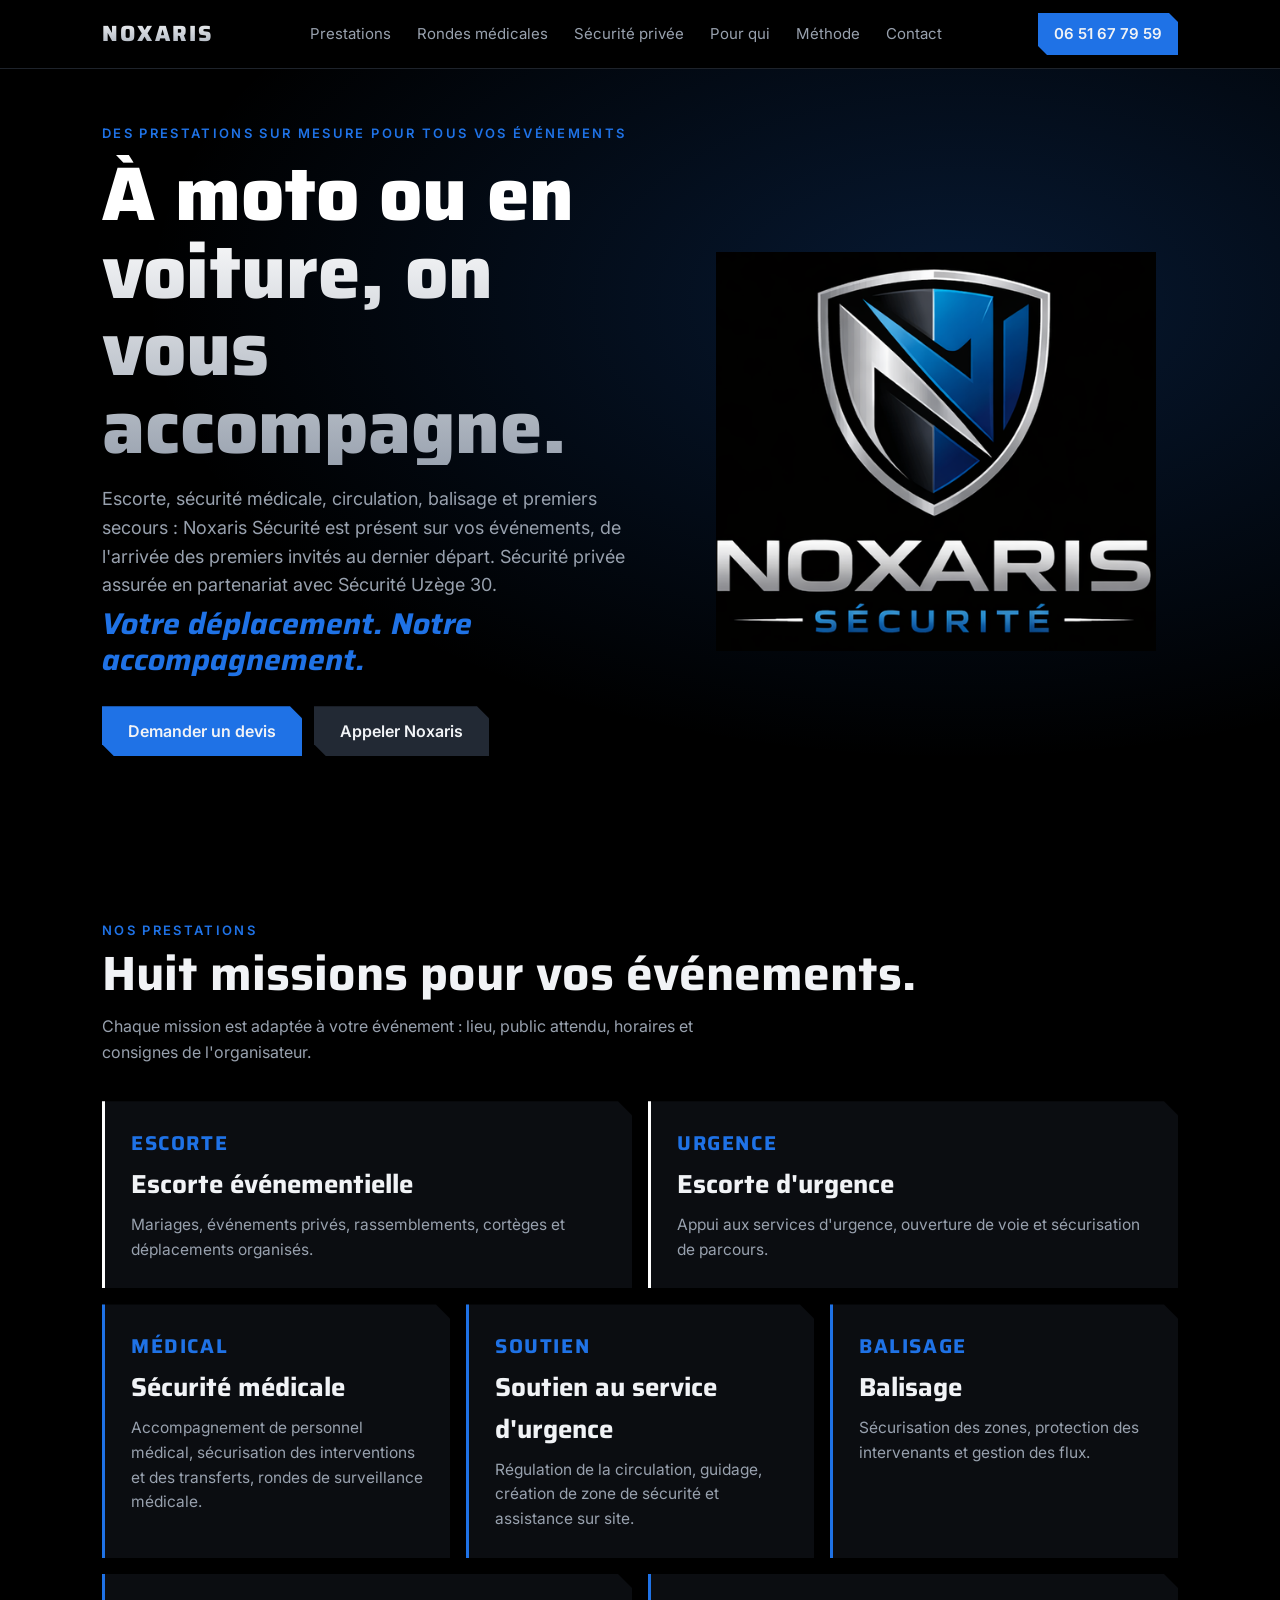
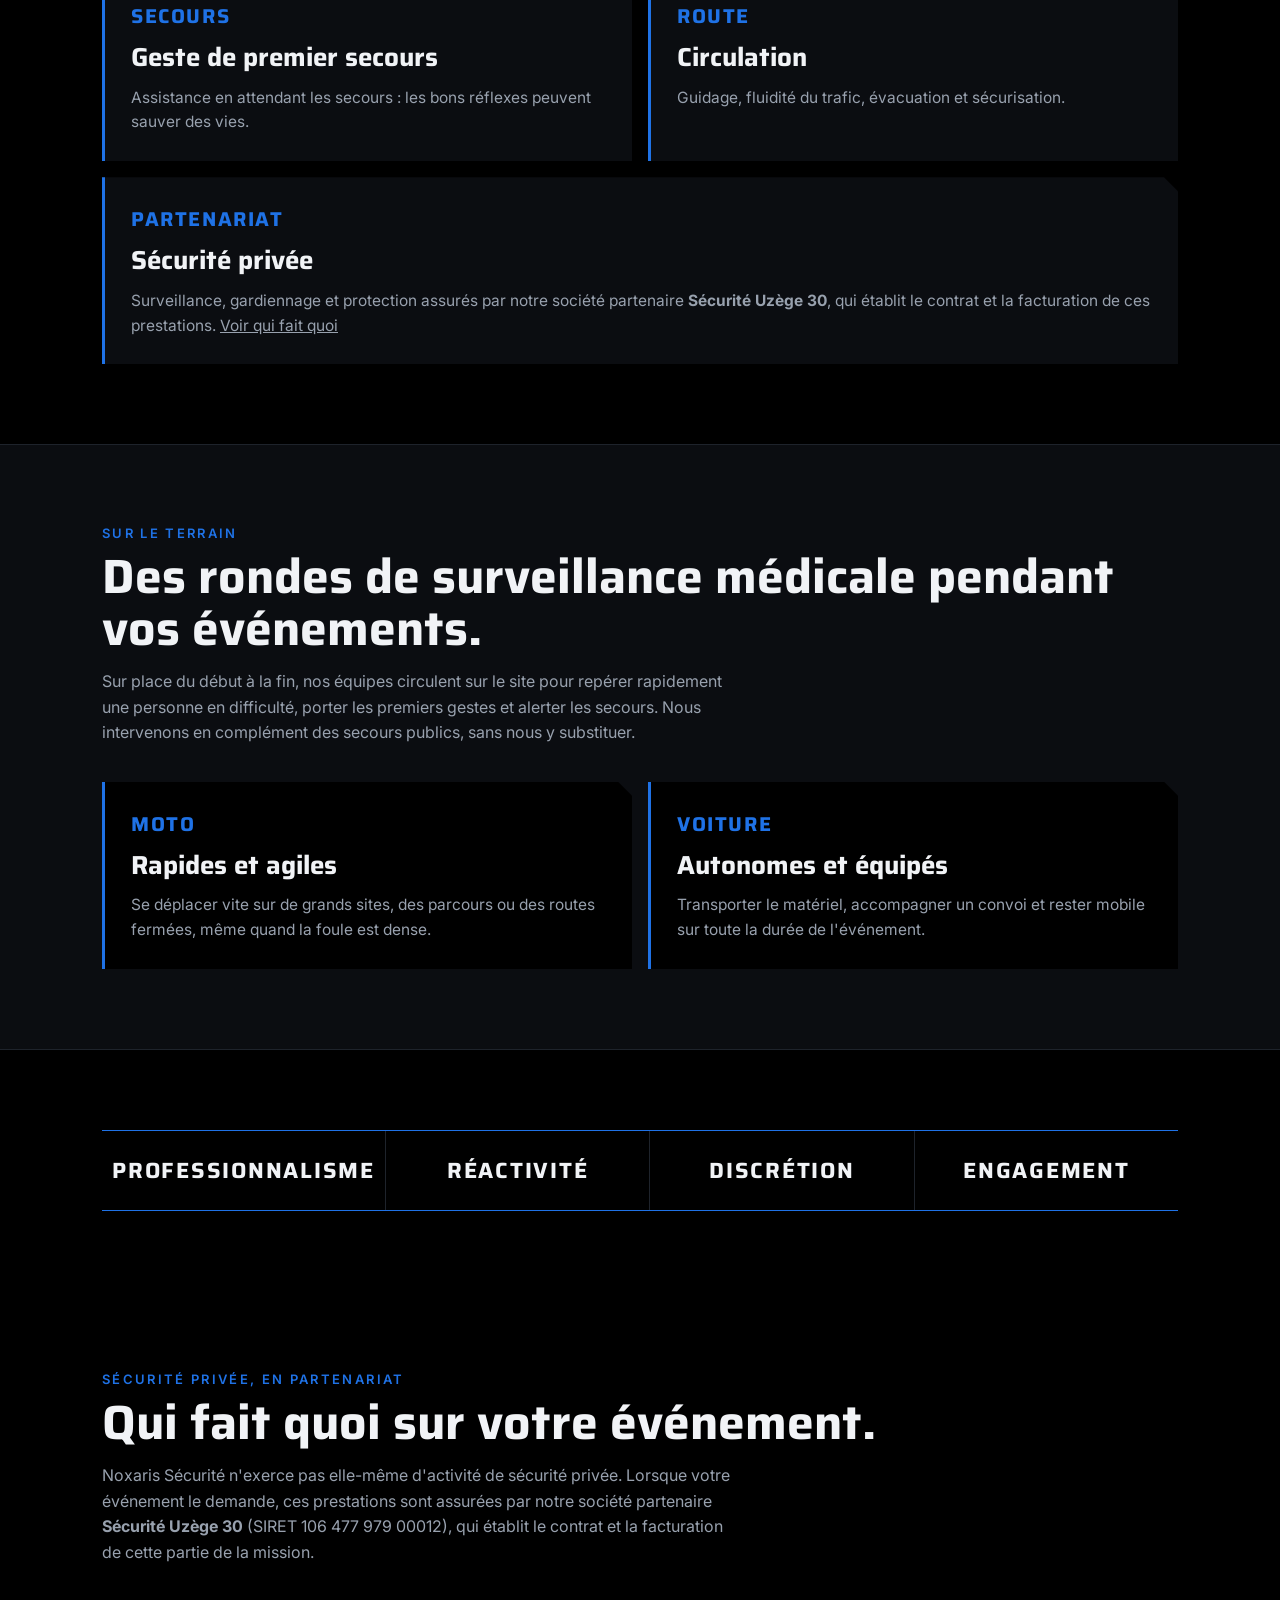
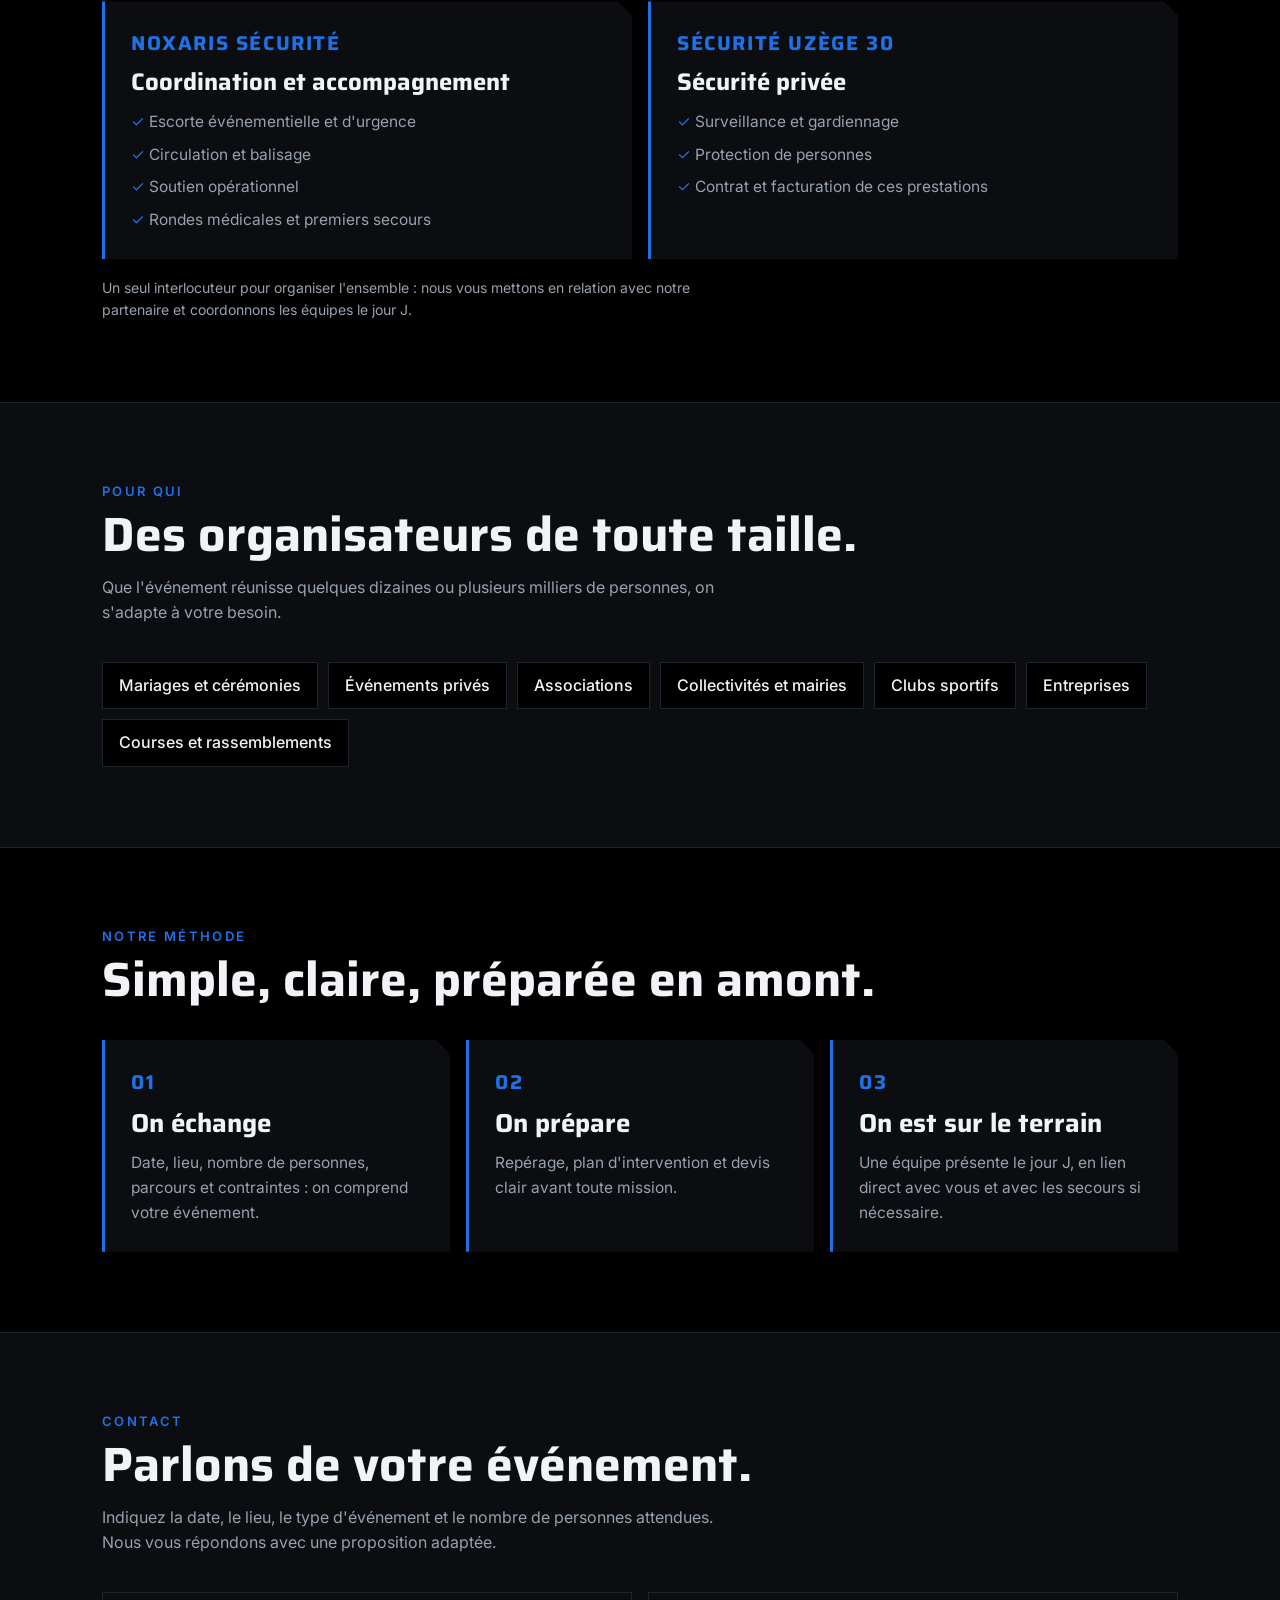
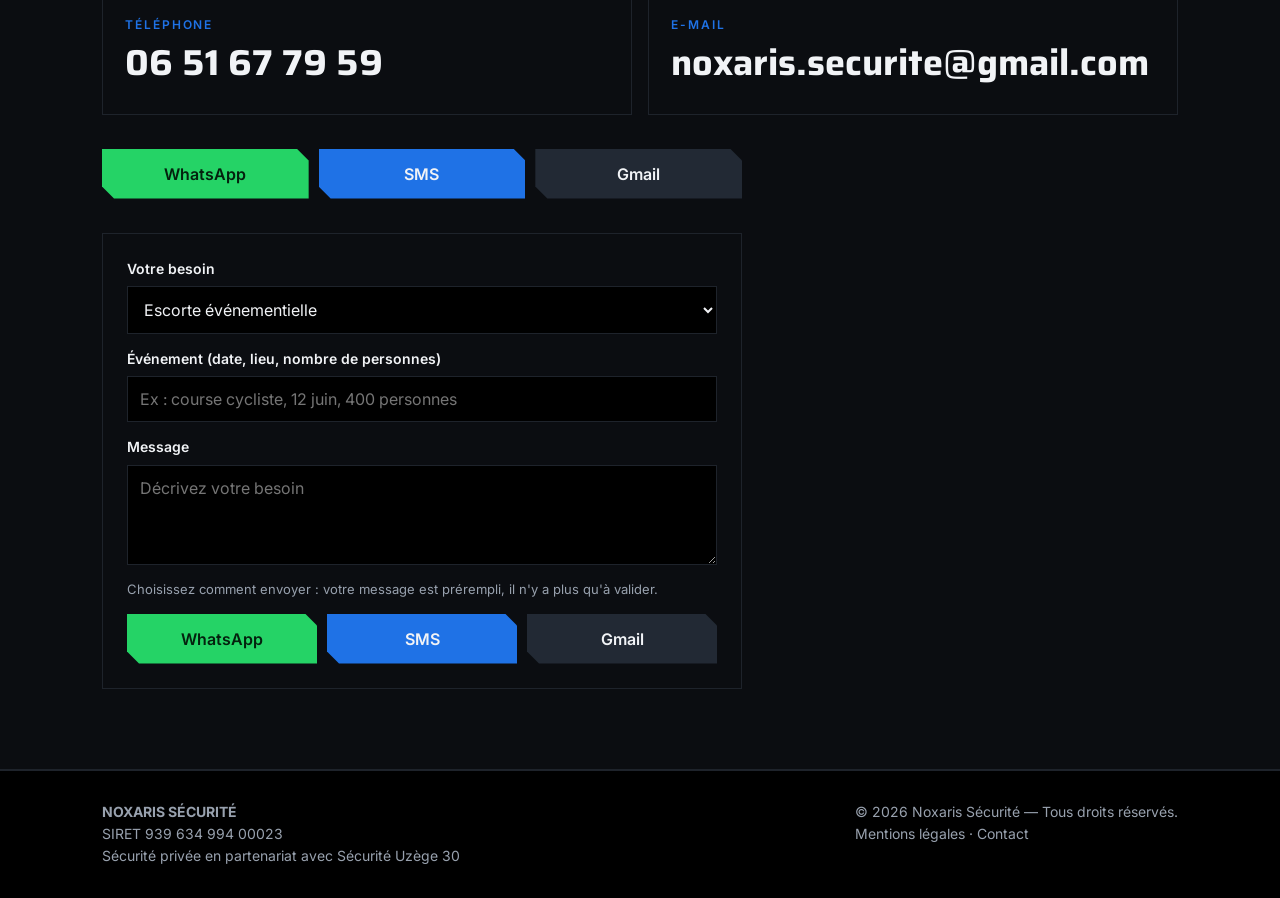
==== commit 73d9e0fd: "Rename index-1.html to index.html" ====
--- a/index.html
+++ b/index.html
@@ -4,7 +4,7 @@
 <meta charset="utf-8">
 <meta name="viewport" content="width=device-width, initial-scale=1">
 <title>Noxaris Sécurité — Escorte, sécurité médicale et support événementiel</title>
-<meta name="description" content="Noxaris Sécurité : escorte événementielle et d'urgence, sécurité médicale événementielle, circulation, préparation terrain et gestes de premier secours. Appelez le 06 51 67 79 59.">
+<meta name="description" content="Noxaris Sécurité : escorte événementielle et d'urgence, sécurité médicale événementielle, circulation, premiers secours et sécurité privée en partenariat avec Sécurité Uzège 30. Appelez le 06 51 67 79 59.">
 <link rel="icon" type="image/png" href="[data-uri]">
 <link rel="preconnect" href="https://fonts.googleapis.com">
 <link rel="preconnect" href="https://fonts.gstatic.com" crossorigin>
@@ -80,6 +80,7 @@
   .svcgrid{grid-template-columns:repeat(6,1fr)}
   .svcgrid .card{grid-column:span 2}
   .svcgrid .card.w{grid-column:span 3}
+  .svcgrid .card.full{grid-column:span 6}
 }
 .card.hot{border-left-color:#fff}
 .who{display:flex;flex-wrap:wrap;gap:10px}
@@ -89,6 +90,13 @@
 .fact strong{display:block;font-family:var(--display);font-size:21px}
 .fact span{color:var(--muted);font-size:15px}
 @media(min-width:800px){.facts{grid-template-columns:repeat(3,1fr)}}
+
+.part{display:grid;gap:16px;margin-top:8px}
+@media(min-width:800px){.part{grid-template-columns:1fr 1fr}}
+.part .card h3{font-size:24px}
+.part ul{list-style:none;padding:0;display:grid;gap:8px;color:var(--muted);font-size:15.5px;margin-top:8px}
+.part li::before{content:"\2713\00a0";color:var(--blue)}
+.partnote{color:var(--muted);font-size:14px;margin-top:18px;max-width:46em}
 .alt{background:var(--panel);border-top:1px solid var(--line);border-bottom:1px solid var(--line)}
 .alt .card{background:#000}
 
@@ -124,6 +132,7 @@
     <ul>
       <li><a href="#services">Prestations</a></li>
       <li><a href="#rondes">Rondes médicales</a></li>
+      <li><a href="#partenaire">Sécurité privée</a></li>
       <li><a href="#pour-qui">Pour qui</a></li>
       <li><a href="#methode">Méthode</a></li>
       <li><a href="#contact">Contact</a></li>
@@ -138,7 +147,7 @@
       <div>
         <p class="eyebrow">DES PRESTATIONS SUR MESURE POUR TOUS VOS ÉVÉNEMENTS</p>
         <h1>À moto ou en voiture, on vous accompagne.</h1>
-        <p class="lead">Escorte, sécurité médicale, circulation, balisage et premiers secours : Noxaris Sécurité est présent sur vos événements, de l'arrivée des premiers invités au dernier départ.</p>
+        <p class="lead">Escorte, sécurité médicale, circulation, balisage et premiers secours : Noxaris Sécurité est présent sur vos événements, de l'arrivée des premiers invités au dernier départ. Sécurité privée assurée en partenariat avec Sécurité Uzège 30.</p>
         <p class="tagline">Votre déplacement. Notre accompagnement.</p>
         <div class="cta">
           <a class="btn primary" href="#contact">Demander un devis</a>
@@ -152,7 +161,7 @@
   <section id="services">
     <div class="wrap">
       <p class="tag">NOS PRESTATIONS</p>
-      <h2>Sept missions pour vos événements.</h2>
+      <h2>Huit missions pour vos événements.</h2>
       <p class="intro">Chaque mission est adaptée à votre événement : lieu, public attendu, horaires et consignes de l'organisateur.</p>
       <div class="svcgrid">
         <article class="card w hot"><span class="n">ESCORTE</span><h3>Escorte événementielle</h3><p>Mariages, événements privés, rassemblements, cortèges et déplacements organisés.</p></article>
@@ -162,6 +171,7 @@
         <article class="card"><span class="n">BALISAGE</span><h3>Balisage</h3><p>Sécurisation des zones, protection des intervenants et gestion des flux.</p></article>
         <article class="card w"><span class="n">SECOURS</span><h3>Geste de premier secours</h3><p>Assistance en attendant les secours : les bons réflexes peuvent sauver des vies.</p></article>
         <article class="card w"><span class="n">ROUTE</span><h3>Circulation</h3><p>Guidage, fluidité du trafic, évacuation et sécurisation.</p></article>
+        <article class="card full"><span class="n">PARTENARIAT</span><h3>Sécurité privée</h3><p>Surveillance, gardiennage et protection assurés par notre société partenaire <b>Sécurité Uzège 30</b>, qui établit le contrat et la facturation de ces prestations. <a href="#partenaire" style="text-decoration:underline">Voir qui fait quoi</a></p></article>
       </div>
     </div>
   </section>
@@ -181,6 +191,21 @@
   <section>
     <div class="wrap">
       <div class="vals"><div>Professionnalisme</div><div>Réactivité</div><div>Discrétion</div><div>Engagement</div></div>
+    </div>
+  </section>
+
+  <section id="partenaire">
+    <div class="wrap">
+      <p class="tag">SÉCURITÉ PRIVÉE, EN PARTENARIAT</p>
+      <h2>Qui fait quoi sur votre événement.</h2>
+      <p class="intro">Noxaris Sécurité n'exerce pas elle-même d'activité de sécurité privée. Lorsque votre événement le demande, ces prestations sont assurées par notre société partenaire <b>Sécurité Uzège 30</b> (SIRET 106 477 979 00012), qui établit le contrat et la facturation de cette partie de la mission.</p>
+      <div class="part">
+        <article class="card"><span class="n">NOXARIS SÉCURITÉ</span><h3>Coordination et accompagnement</h3>
+          <ul><li>Escorte événementielle et d'urgence</li><li>Circulation et balisage</li><li>Soutien opérationnel</li><li>Rondes médicales et premiers secours</li></ul></article>
+        <article class="card"><span class="n">SÉCURITÉ UZÈGE 30</span><h3>Sécurité privée</h3>
+          <ul><li>Surveillance et gardiennage</li><li>Protection de personnes</li><li>Contrat et facturation de ces prestations</li></ul></article>
+      </div>
+      <p class="partnote">Un seul interlocuteur pour organiser l'ensemble : nous vous mettons en relation avec notre partenaire et coordonnons les équipes le jour J.</p>
     </div>
   </section>
 
@@ -231,6 +256,7 @@
             <option>Balisage</option>
             <option>Geste de premier secours</option>
             <option>Circulation</option>
+            <option>Sécurité privée (avec notre partenaire)</option>
             <option>Autre demande</option>
           </select>
         </label>
@@ -253,7 +279,7 @@
 
 <footer>
   <div class="wrap">
-    <div><strong>NOXARIS SÉCURITÉ</strong><br>SIRET 939 634 994 00023</div>
+    <div><strong>NOXARIS SÉCURITÉ</strong><br>SIRET 939 634 994 00023<br>Sécurité privée en partenariat avec Sécurité Uzège 30</div>
     <div>© 2026 Noxaris Sécurité — Tous droits réservés.<br><a href="mentions-legales.html">Mentions légales</a> · <a href="#contact">Contact</a></div>
   </div>
 </footer>
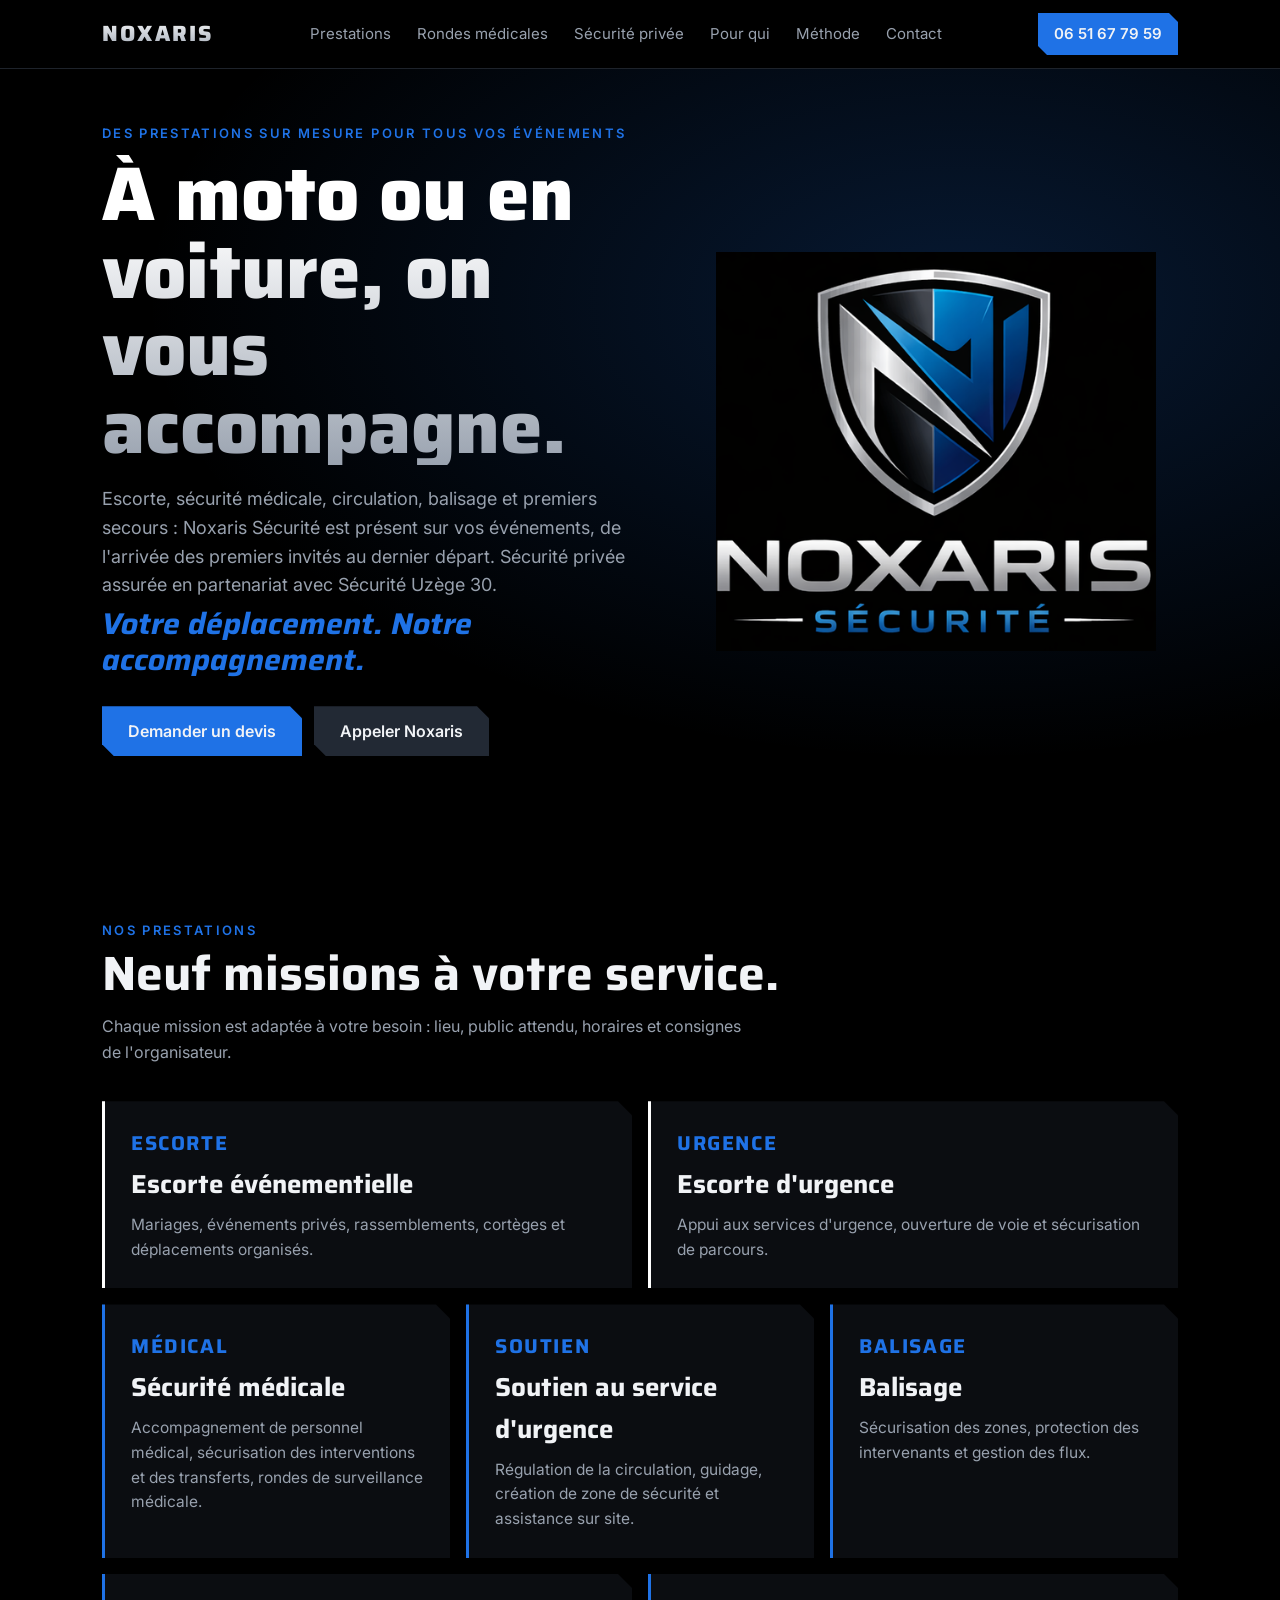
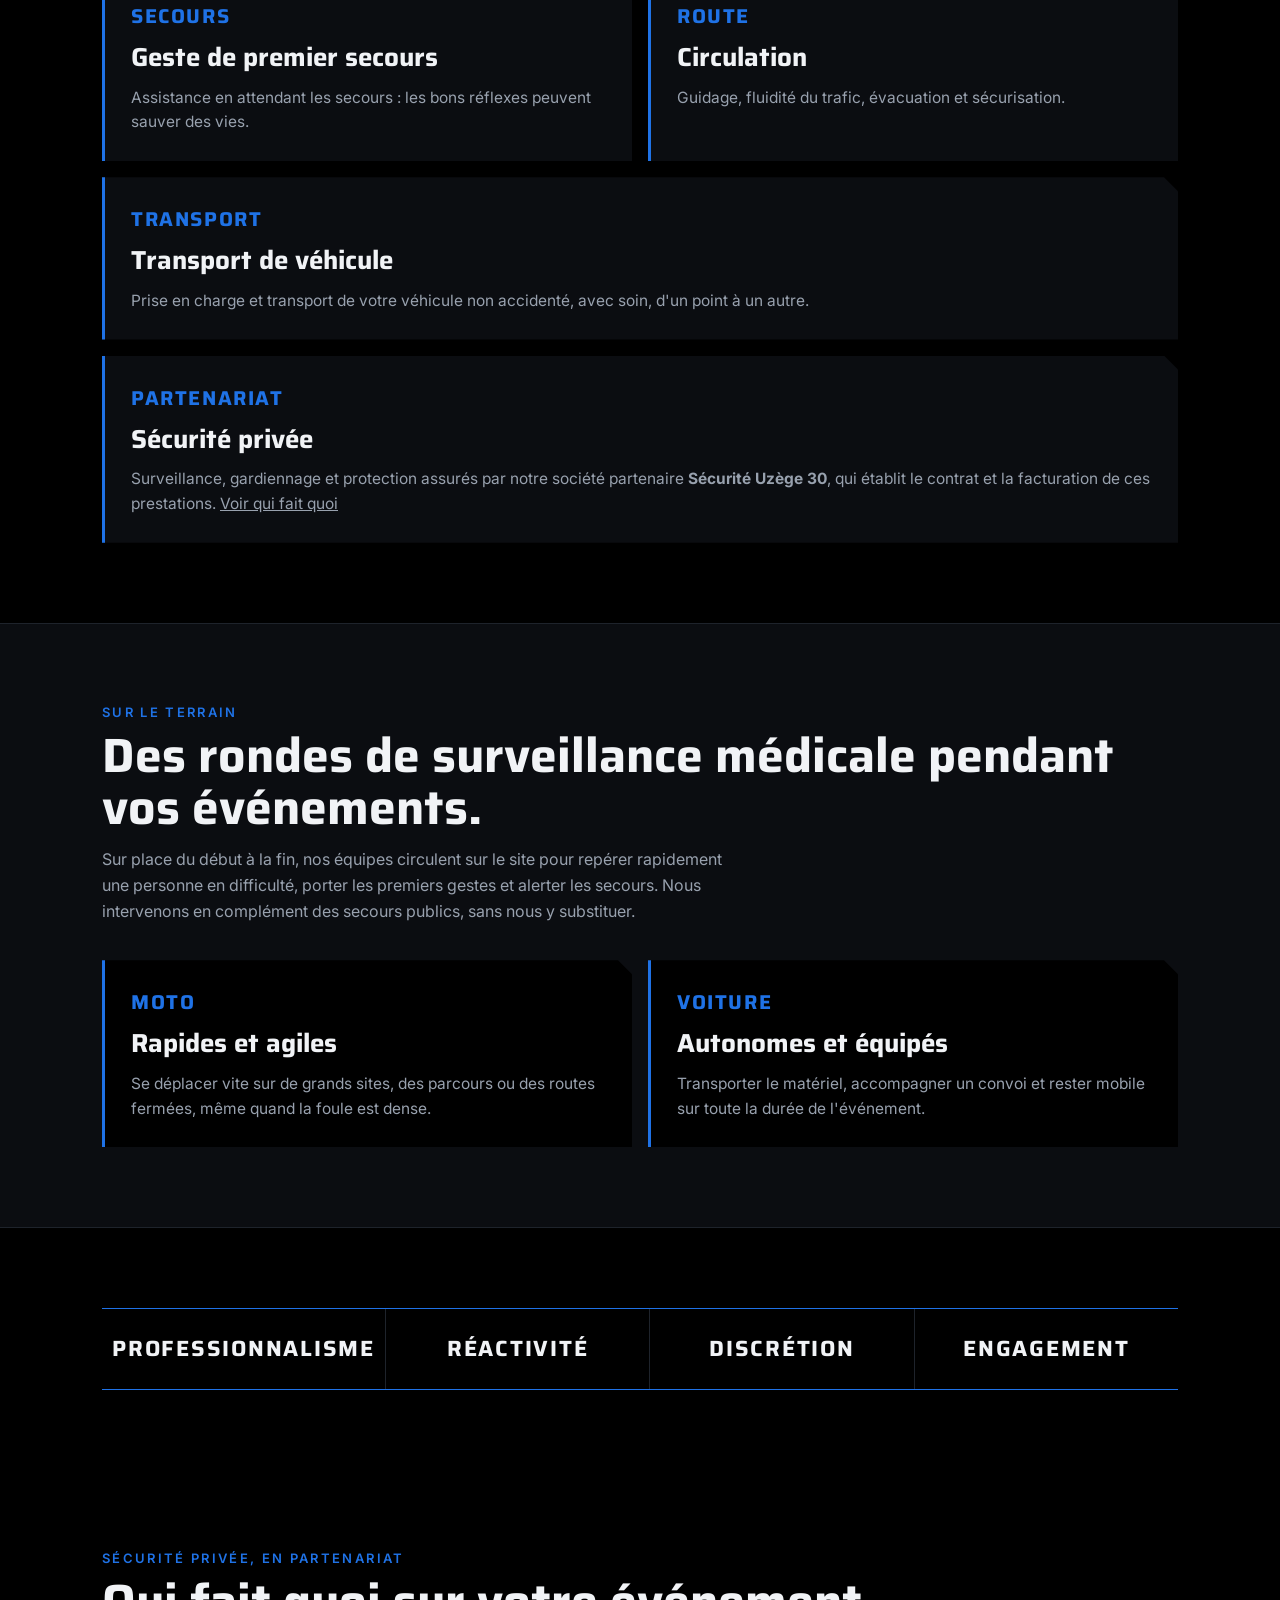
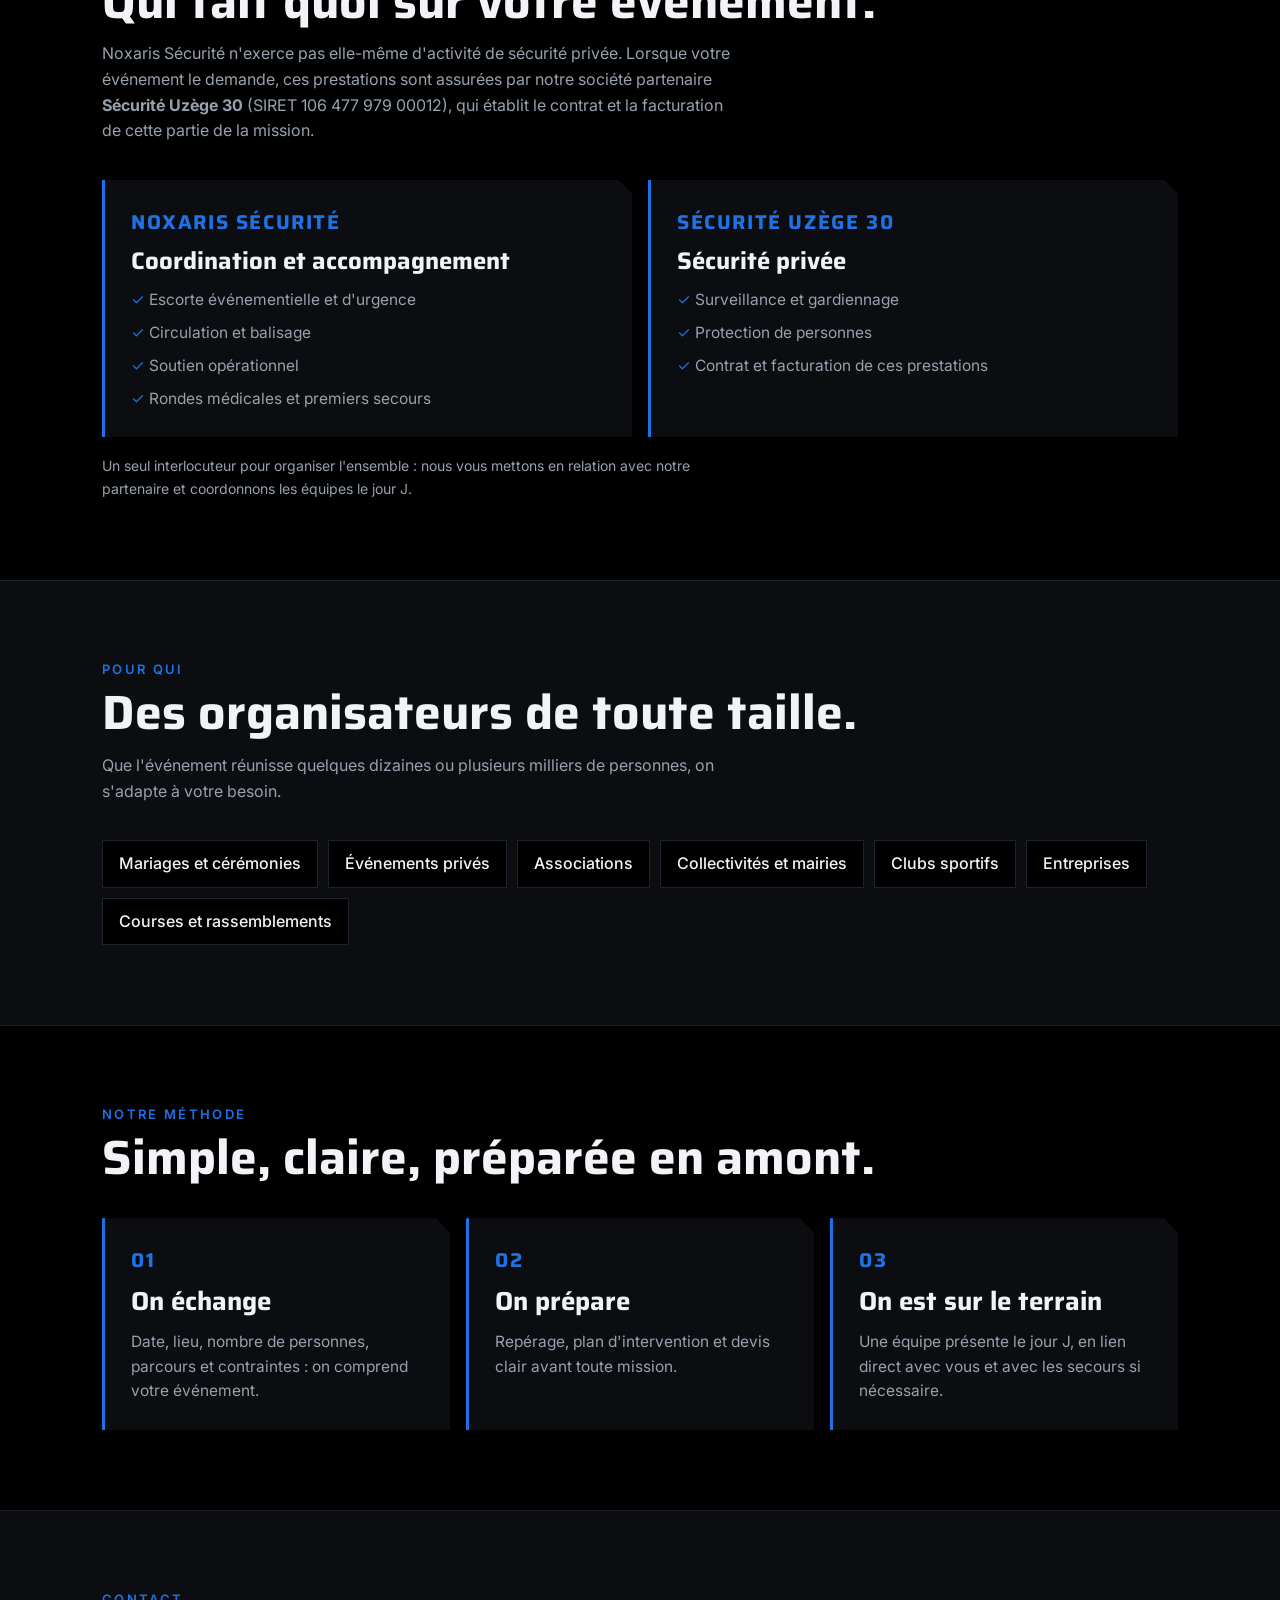
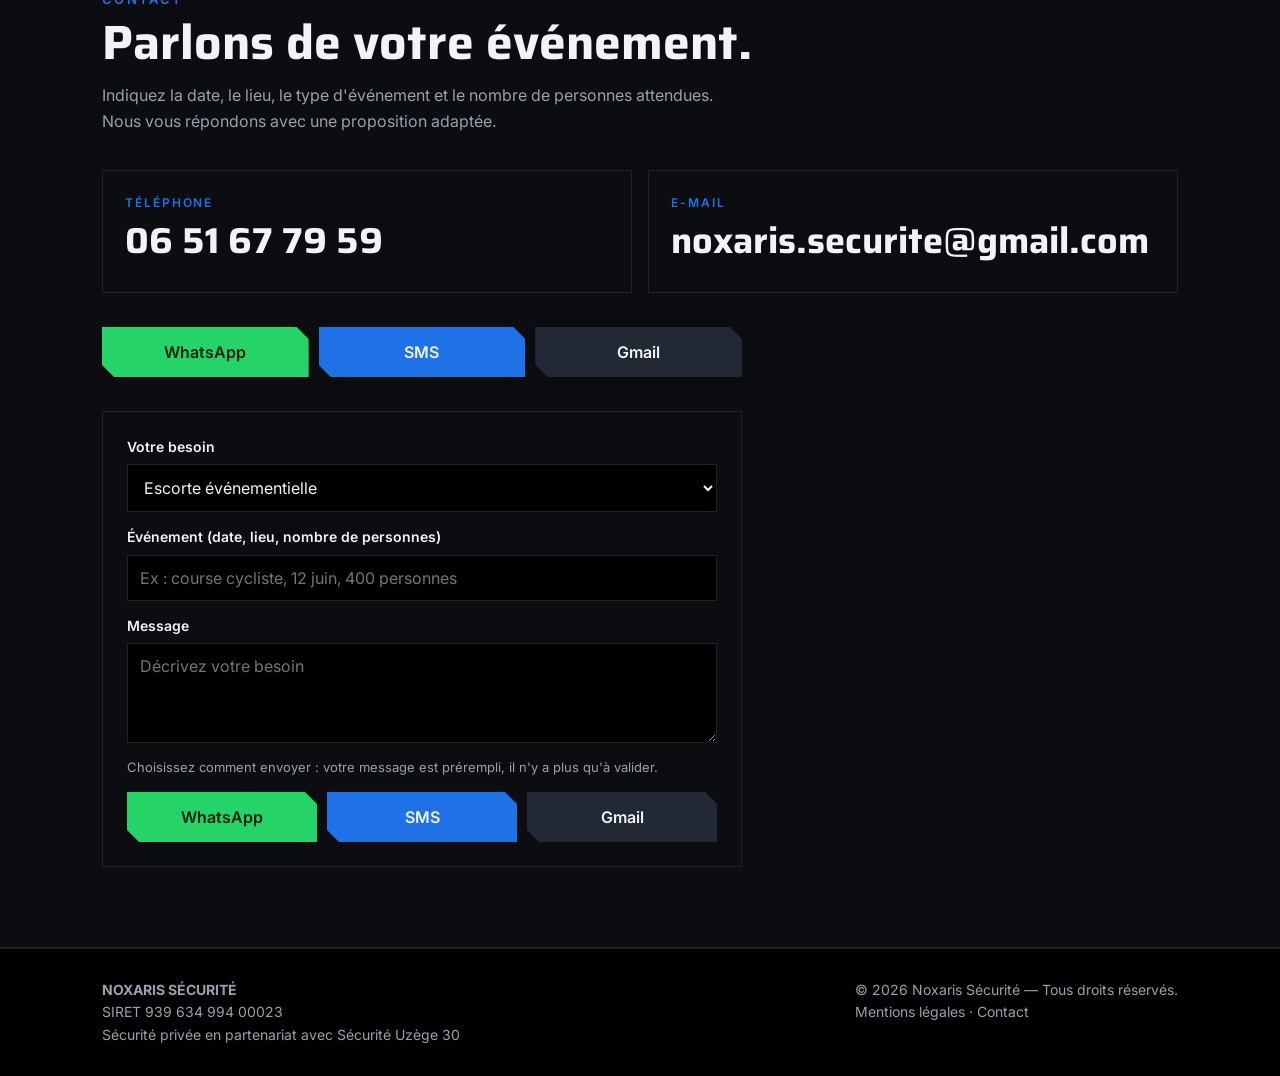
==== commit 69d695b5: "Rename index-1.html to index.html" ====
--- a/index.html
+++ b/index.html
@@ -4,7 +4,7 @@
 <meta charset="utf-8">
 <meta name="viewport" content="width=device-width, initial-scale=1">
 <title>Noxaris Sécurité — Escorte, sécurité médicale et support événementiel</title>
-<meta name="description" content="Noxaris Sécurité : escorte événementielle et d'urgence, sécurité médicale événementielle, circulation, premiers secours et sécurité privée en partenariat avec Sécurité Uzège 30. Appelez le 06 51 67 79 59.">
+<meta name="description" content="Noxaris Sécurité : escorte événementielle et d'urgence, sécurité médicale événementielle, circulation, premiers secours, transport de véhicule non accidenté et sécurité privée en partenariat avec Sécurité Uzège 30. Appelez le 06 51 67 79 59.">
 <link rel="icon" type="image/png" href="[data-uri]">
 <link rel="preconnect" href="https://fonts.googleapis.com">
 <link rel="preconnect" href="https://fonts.gstatic.com" crossorigin>
@@ -161,8 +161,8 @@
   <section id="services">
     <div class="wrap">
       <p class="tag">NOS PRESTATIONS</p>
-      <h2>Huit missions pour vos événements.</h2>
-      <p class="intro">Chaque mission est adaptée à votre événement : lieu, public attendu, horaires et consignes de l'organisateur.</p>
+      <h2>Neuf missions à votre service.</h2>
+      <p class="intro">Chaque mission est adaptée à votre besoin : lieu, public attendu, horaires et consignes de l'organisateur.</p>
       <div class="svcgrid">
         <article class="card w hot"><span class="n">ESCORTE</span><h3>Escorte événementielle</h3><p>Mariages, événements privés, rassemblements, cortèges et déplacements organisés.</p></article>
         <article class="card w hot"><span class="n">URGENCE</span><h3>Escorte d'urgence</h3><p>Appui aux services d'urgence, ouverture de voie et sécurisation de parcours.</p></article>
@@ -171,6 +171,7 @@
         <article class="card"><span class="n">BALISAGE</span><h3>Balisage</h3><p>Sécurisation des zones, protection des intervenants et gestion des flux.</p></article>
         <article class="card w"><span class="n">SECOURS</span><h3>Geste de premier secours</h3><p>Assistance en attendant les secours : les bons réflexes peuvent sauver des vies.</p></article>
         <article class="card w"><span class="n">ROUTE</span><h3>Circulation</h3><p>Guidage, fluidité du trafic, évacuation et sécurisation.</p></article>
+        <article class="card full"><span class="n">TRANSPORT</span><h3>Transport de véhicule</h3><p>Prise en charge et transport de votre véhicule non accidenté, avec soin, d'un point à un autre.</p></article>
         <article class="card full"><span class="n">PARTENARIAT</span><h3>Sécurité privée</h3><p>Surveillance, gardiennage et protection assurés par notre société partenaire <b>Sécurité Uzège 30</b>, qui établit le contrat et la facturation de ces prestations. <a href="#partenaire" style="text-decoration:underline">Voir qui fait quoi</a></p></article>
       </div>
     </div>
@@ -256,6 +257,7 @@
             <option>Balisage</option>
             <option>Geste de premier secours</option>
             <option>Circulation</option>
+            <option>Transport de véhicule non accidenté</option>
             <option>Sécurité privée (avec notre partenaire)</option>
             <option>Autre demande</option>
           </select>
